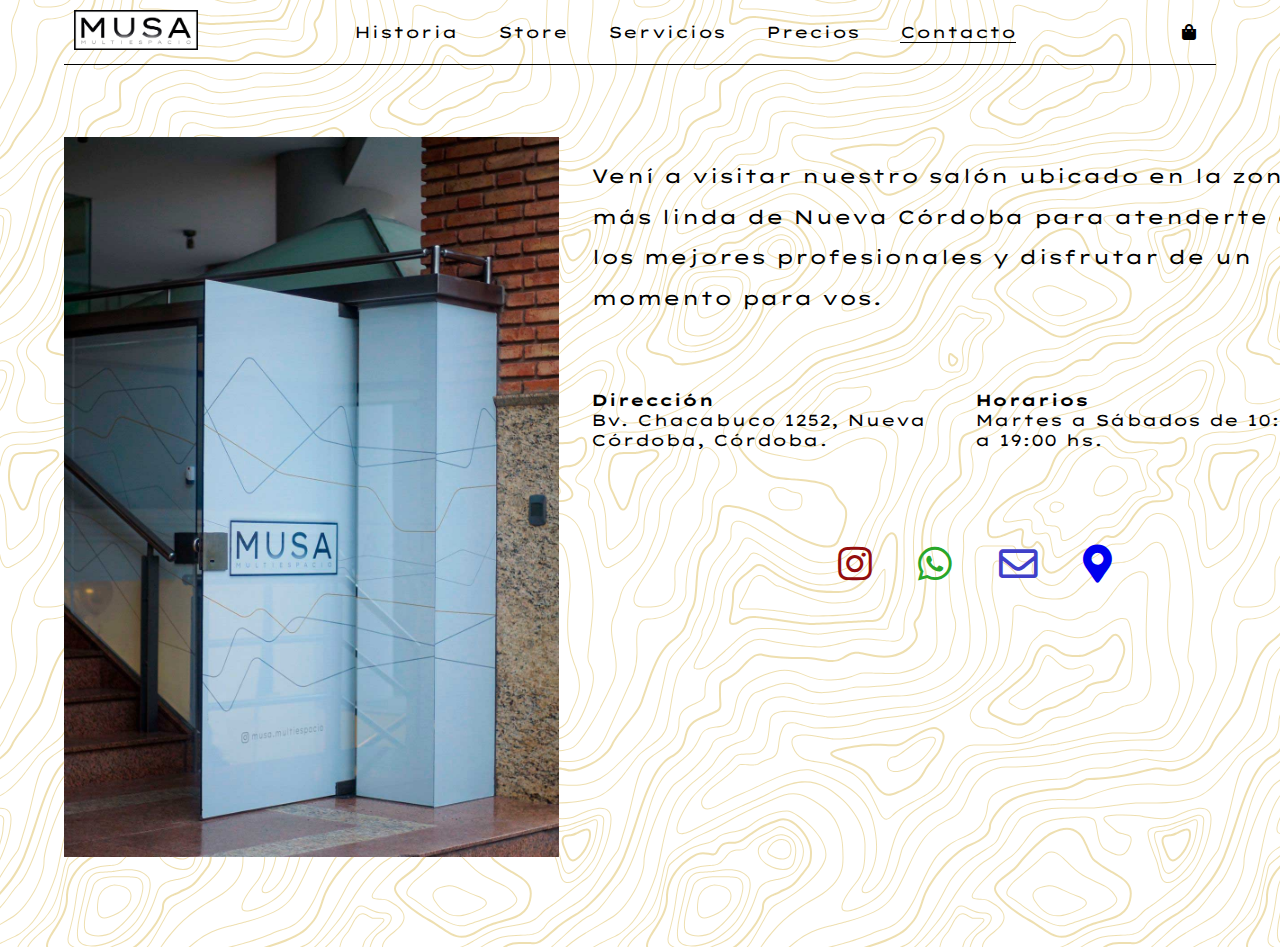
==== pages/contacto.html @ 33a161f3 "Tercera entrega" ====
<!DOCTYPE html>
<html lang="en">
<head>
    <meta charset="UTF-8">
    <meta http-equiv="X-UA-Compatible" content="IE=edge">
    <meta name="viewport" content="width=device-width, initial-scale=1.0">
    <title>MUSA - Contacto</title>
    <!-- Lexend Zeta Font -->
    <link rel="preconnect" href="https://fonts.googleapis.com">
    <link rel="preconnect" href="https://fonts.gstatic.com" crossorigin>
    <link href="https://fonts.googleapis.com/css2?family=Lexend+Zetta:wght@100;200;300;400&display=swap" rel="stylesheet">
    <!-- CSS -->
    <link rel="stylesheet" href="../styles/index.css">
    <link rel="stylesheet" href="../styles/contacto.css">
    <!-- Font Awesome -->
    <link rel="stylesheet" href="https://cdnjs.cloudflare.com/ajax/libs/font-awesome/5.15.4/css/all.min.css">
</head>
<body>
    <header id="container">
        <nav>
            <a href="./historia.html"><img id="logo" src="../img/logo1.jpg" alt="Logo" /></a>
            <ul id="nav-left">
                <li>
                    <a href="./historia.html">Historia</a>
                </li>
                <li>
                    <a href="./store.html">Store</a>
                </li>
                <li>
                    <a href="./servicios.html">Servicios</a>
                </li>
                <li>
                    <a href="./precios.html">Precios</a>
                </li>
                <li>
                    <a href="#" class="underline">Contacto</a>
                </li>
            </ul>
            <ul id="nav-right">
                <li>
                    <a id="open-cart"><i class="fas fa-shopping-bag"></i></a>
                </li>
            </ul>
        </nav>

    </header>

    <main>

        <div id="ubicacionContainer">
            <img id="musaUbicacionImg" src="../img/ubicacion2.jpg" alt="MUSA por fuera"/>
            <div id="ubicacion">
                <p id="musaUbicacion">Vení a visitar nuestro salón ubicado en la zona más linda de Nueva Córdoba para atenderte con los mejores profesionales y disfrutar de un momento para vos.</p>
                <div id="direccionYHorarios">
                    <div id="direccionContainer">
                        <p><strong>Dirección</strong></p>
                        <p>Bv. Chacabuco 1252, Nueva Córdoba, Córdoba.</p>
                    </div>
                    <div id="horariosContainer">
                        <p><strong>Horarios</strong></p>
                        <p>Martes a Sábados de 10:00 hs a 19:00 hs.</p>
                    </div>                    
                </div>
                <div id="contactoContainer">
                    <a href="https://www.instagram.com/musa.multiespacio/" target="_blank"><i id="insta" class="fab fa-instagram"></i></a>
                    <a href="https://wa.me/5493513256763" target="_blank"><i id="whatsapp" class="fab fa-whatsapp"></i></a>
                    <a href="mailto:u.s.96@outlook.com"><i id="mail" class="far fa-envelope" target="_blank"></i></a>
                    <a href="https://goo.gl/maps/3Y7tqsbPLo7VdqDH7" target="_blank"><i class="fas fa-map-marker-alt"></i></a>
                </div>
            </div>
        </div>

    </main>
</body>
</html>
---- styles/index.css ----
* {
    box-sizing: border-box;
    margin: 0;
    padding: 0;
}

body {
    font-family: 'Lexend Zetta', sans-serif;
    background-image: url("data:image/svg+xml,%3Csvg xmlns='http://www.w3.org/2000/svg' width='600' height='600' viewBox='0 0 600 600'%3E%3Cpath fill='%23d4af39' fill-opacity='.4' d='M600 325.1v-1.17c-6.5 3.83-13.06 7.64-14.68 8.64-10.6 6.56-18.57 12.56-24.68 19.09-5.58 5.95-12.44 10.06-22.42 14.15-1.45.6-2.96 1.2-4.83 1.9l-4.75 1.82c-9.78 3.75-14.8 6.27-18.98 10.1-4.23 3.88-9.65 6.6-16.77 8.84-1.95.6-3.99 1.17-6.47 1.8l-6.14 1.53c-5.29 1.35-8.3 2.37-10.54 3.78-3.08 1.92-6.63 3.26-12.74 5.03a384.1 384.1 0 0 1-4.82 1.36c-2.04.58-3.6 1.04-5.17 1.52a110.03 110.03 0 0 0-11.2 4.05c-2.7 1.15-5.5 3.93-8.78 8.4a157.68 157.68 0 0 0-6.15 9.2c-5.75 9.07-7.58 11.74-10.24 14.51a50.97 50.97 0 0 1-4.6 4.22c-2.33 1.9-10.39 7.54-11.81 8.74a14.68 14.68 0 0 0-3.67 4.15c-1.24 2.3-1.9 4.57-2.78 8.87-2.17 10.61-3.52 14.81-8.2 22.1-4.07 6.33-6.8 9.88-9.83 12.99-.47.48-.95.96-1.5 1.48l-3.75 3.56c-1.67 1.6-3.18 3.12-4.86 4.9a42.44 42.44 0 0 0-9.89 16.94c-2.5 8.13-2.72 15.47-1.76 27.22.47 5.82.51 6.36.51 8.18 0 10.51.12 17.53.63 25.78.24 4.05.56 7.8.97 11.22h.9c-1.13-9.58-1.5-21.83-1.5-37 0-1.86-.04-2.4-.52-8.26-.94-11.63-.72-18.87 1.73-26.85a41.44 41.44 0 0 1 9.65-16.55c1.67-1.76 3.18-3.27 4.83-4.85.63-.6 3.13-2.96 3.75-3.57a71.6 71.6 0 0 0 1.52-1.5c3.09-3.16 5.86-6.76 9.96-13.15 4.77-7.42 6.15-11.71 8.34-22.44.86-4.21 1.5-6.4 2.68-8.6.68-1.25 1.79-2.48 3.43-3.86 1.38-1.15 9.43-6.8 11.8-8.72 1.71-1.4 3.26-2.81 4.7-4.3 2.72-2.85 4.56-5.54 10.36-14.67a156.9 156.9 0 0 1 6.1-9.15c3.2-4.33 5.9-7.01 8.37-8.07 3.5-1.5 7.06-2.77 11.1-4.02a233.84 233.84 0 0 1 7.6-2.2l2.38-.67c6.19-1.79 9.81-3.16 12.98-5.15 2.14-1.33 5.08-2.33 10.27-3.65l6.14-1.53c2.5-.63 4.55-1.2 6.52-1.82 7.24-2.27 12.79-5.06 17.15-9.05 4.05-3.72 9-6.2 18.66-9.9l4.75-1.82c1.87-.72 3.39-1.31 4.85-1.91 10.1-4.15 17.07-8.32 22.76-14.4 6.05-6.45 13.95-12.4 24.49-18.92 1.56-.96 7.82-4.6 14.15-8.33v-64.58c-4 8.15-8.52 14.85-12.7 17.9-2.51 1.82-5.38 4.02-9.04 6.92a1063.87 1063.87 0 0 0-6.23 4.98l-1.27 1.02a2309.25 2309.25 0 0 1-4.87 3.9c-7.55 6-12.9 10.05-17.61 13.19-3.1 2.06-3.86 2.78-8.06 7.13-5.84 6.07-11.72 8.62-29.15 10.95-11.3 1.5-20.04 4.91-30.75 11.07-1.65.94-7.27 4.27-6.97 4.1-2.7 1.58-4.69 2.69-6.64 3.66-5.63 2.8-10.47 4.17-15.71 4.17-17.13 0-41.44 11.51-51.63 22.83-12.05 13.4-31.42 27.7-45.25 31.16-7.4 1.85-11.85 7.05-14.04 14.69-1.26 4.4-1.58 8.28-1.58 13.82 0 .82.01.98.24 3.63.45 5.18.35 8.72-.77 13.26-1.53 6.2-4.89 12.6-10.59 19.43-13.87 16.65-22.88 46.58-22.88 71.68 0 2.39.02 4.26.06 8.75.12 10.8.1 15.8-.22 21.95-.56 11.18-2.09 20.73-5 29.3h-1.05c2.94-8.56 4.49-18.12 5.05-29.35.31-6.13.34-11.1.22-21.9-.04-4.48-.06-6.36-.06-8.75 0-25.32 9.07-55.47 23.12-72.32 5.6-6.72 8.88-12.99 10.38-19.03 1.09-4.4 1.18-7.85.74-12.93-.23-2.7-.24-2.86-.24-3.72 0-5.62.32-9.57 1.62-14.1 2.28-7.95 6.97-13.44 14.76-15.39 13.6-3.4 32.82-17.59 44.75-30.84C409 360.14 433.58 348.5 451 348.5c5.07 0 9.77-1.33 15.26-4.07 1.93-.96 3.9-2.05 6.58-3.62-.3.18 5.33-3.16 6.98-4.11 10.82-6.21 19.66-9.67 31.11-11.2 17.23-2.3 22.9-4.75 28.57-10.64 4.25-4.41 5.04-5.16 8.22-7.28 4.68-3.11 10.01-7.14 17.55-13.14a1113.33 1113.33 0 0 0 4.86-3.89l1.28-1.02a4668.54 4668.54 0 0 1 6.23-4.98c3.67-2.9 6.55-5.12 9.07-6.95 4.37-3.19 9.16-10.56 13.29-19.4v66.9zm0-116.23c-.62.01-1.27.06-1.95.13-6.13.63-13.83 3.45-21.83 7.45-3.64 1.82-8.46 2.67-14.17 2.71-4.7.04-9.72-.47-14.73-1.33-1.7-.3-3.26-.61-4.67-.93a31.55 31.55 0 0 0-3.55-.57 273.4 273.4 0 0 0-16.66-.88c-10.42-.16-17.2.74-17.97 2.73-.38.97.6 2.55 3.03 4.87 1.01.97 2.22 2.03 4.04 3.55a1746.07 1746.07 0 0 0 4.79 4.02c1.39 1.2 3.1 1.92 5.5 2.5.7.16.86.2 2.64.54 3.53.7 5.03 1.25 6.15 2.63 1.41 1.76 1.4 4.54-.15 8.88-2.44 6.83-5.72 10.05-10.19 10.33-3.63.23-7.6-1.29-14.52-5.06-4.53-2.47-6.82-7.3-8.32-15.26-.17-.87-.32-1.78-.5-2.86l-.43-2.76c-1.05-6.58-1.9-9.2-3.73-10.11-.81-.4-1.59-.74-2.36-1-2.27-.77-4.6-1.02-8.1-.92-2.29.07-14.7 1-13.77.93-20.55 1.37-28.8 5.05-37.09 14.99a133.07 133.07 0 0 0-4.25 5.44l-2.3 3.09-2.51 3.32c-4.1 5.36-7.06 8.48-10.39 11.12-.65.52-1.33 1.04-2.13 1.62l-4.11 2.94a106.8 106.8 0 0 0-5.16 3.99c-4.55 3.74-9.74 8.6-16.25 15.38-8.25 8.58-11.78 13.54-11.7 15.95.07 1.65 1.64 2.11 6.79 2.38 1.61.09 2.15.12 2.98.2 2.95.24 5.09.73 6.81 1.68 7.48 4.15 11.63 7.26 13.95 11.58 3.3 6.15.8 12.88-8.89 20.26-8.28 6.3-11.1 10.37-11.31 14.96-.06 1.17 0 1.93.26 4.43.69 6.47.25 10.65-2.8 17.42a44.23 44.23 0 0 1-4.16 7.53c-2.82 3.97-5.47 5.74-10.6 7.69-.43.16-3.34 1.23-4.27 1.59-1.8.68-3.38 1.36-5.01 2.14-4.18 2-8.4 4.6-13.1 8.24-8.44 6.51-13.23 14.56-15.98 25.06-1.1 4.2-1.55 6.81-2.8 15.21-1.26 8.6-2.17 12.64-4.08 16.55-2.1 4.28-11.93 26.59-12.97 28.88a382.7 382.7 0 0 1-6.37 13.41c-4.07 8.11-7.61 14.07-10.73 17.81-5.38 6.46-8.98 14.37-13.77 28.42a810.14 810.14 0 0 0-1.89 5.6c-1.8 5.35-2.96 8.6-4.26 11.85-6.13 15.32-25.43 26.31-46.46 26.31-11.2 0-20.58-2.74-31.02-8.55-5.6-3.13-4.55-2.42-22.26-14.54-14.33-9.8-17.7-10.73-20.47-6.9-.37.5-1.81 2.74-1.83 2.77a52.24 52.24 0 0 1-4.94 5.9c-.73.79-5.52 5.87-6.97 7.45-2.38 2.6-4.3 4.81-5.98 6.93a45.6 45.6 0 0 0-5.08 7.66c-1.29 2.57-1.9 5.25-2.66 10.6a997.6 997.6 0 0 1-.46 3.18h-1l.47-3.32c.77-5.45 1.4-8.2 2.75-10.9a46.54 46.54 0 0 1 5.2-7.84c1.7-2.14 3.63-4.38 6.03-6.98 1.45-1.59 6.24-6.68 6.96-7.46a51.58 51.58 0 0 0 4.84-5.78s1.47-2.26 1.86-2.8c3.25-4.5 7.08-3.44 21.84 6.67 17.67 12.08 16.62 11.38 22.19 14.48 10.3 5.73 19.5 8.43 30.53 8.43 20.65 0 39.57-10.77 45.54-25.69a219.7 219.7 0 0 0 4.24-11.8 6752.32 6752.32 0 0 0 1.88-5.6c4.83-14.16 8.47-22.14 13.96-28.73 3.05-3.66 6.56-9.57 10.6-17.61 1.97-3.93 4.04-8.31 6.35-13.38 1.03-2.28 10.88-24.61 12.98-28.91 1.85-3.79 2.75-7.76 4-16.25 1.24-8.44 1.7-11.07 2.81-15.32 2.8-10.7 7.71-18.94 16.33-25.6a73.18 73.18 0 0 1 13.29-8.35c1.66-.8 3.27-1.48 5.08-2.18.94-.36 3.86-1.43 4.28-1.59 4.95-1.88 7.44-3.55 10.14-7.33 1.35-1.9 2.68-4.3 4.06-7.37 2.97-6.58 3.39-10.59 2.72-16.9a27.13 27.13 0 0 1-.27-4.58c.22-4.94 3.21-9.24 11.7-15.7 9.33-7.11 11.66-13.34 8.62-19-2.2-4.09-6.25-7.12-13.55-11.17-1.57-.88-3.6-1.33-6.42-1.57-.8-.07-1.34-.1-2.95-.19-5.77-.3-7.63-.85-7.72-3.34-.1-2.81 3.5-7.87 11.97-16.69 6.53-6.8 11.75-11.69 16.33-15.45 1.79-1.47 3.42-2.72 5.2-4.03l4.12-2.94c.79-.58 1.46-1.08 2.1-1.59 3.26-2.6 6.16-5.65 10.21-10.94a383.2 383.2 0 0 0 2.5-3.32l2.31-3.09c1.8-2.39 3.04-4 4.29-5.48 8.47-10.17 16.98-13.96 37.27-15.3-.44.02 12-.9 14.32-.98 3.62-.1 6.05.16 8.46.98.8.27 1.62.62 2.47 1.04 2.27 1.14 3.17 3.87 4.27 10.85l.44 2.76c.17 1.07.33 1.97.5 2.83 1.44 7.69 3.62 12.29 7.8 14.57 6.76 3.68 10.6 5.15 13.99 4.94 4-.25 6.99-3.17 9.3-9.67 1.45-4.04 1.46-6.49.32-7.92-.9-1.12-2.28-1.62-5.57-2.27a55.8 55.8 0 0 1-2.67-.55c-2.54-.6-4.39-1.4-5.93-2.71a252.63 252.63 0 0 0-4.78-4.01 84.35 84.35 0 0 1-4.08-3.6c-2.73-2.6-3.86-4.43-3.28-5.95 1.02-2.64 7.82-3.54 18.93-3.37a230.56 230.56 0 0 1 16.73.88c2.76.39 3.2.49 3.68.6 1.4.3 2.95.62 4.62.91a82.9 82.9 0 0 0 14.56 1.32c5.56-.04 10.24-.86 13.73-2.6 8.1-4.05 15.89-6.9 22.17-7.56.7-.07 1.4-.11 2.05-.13v1zm0-100.94v1.5c-8.62 16.05-17.27 29.55-23.65 35.92-3.19 3.2-7.62 4.9-13.54 5.56-4.45.48-8.28.4-19.18-.2-9.91-.55-15.32-.44-20.52.78a84.05 84.05 0 0 1-15 2.11l-2.25.14c-12.49.75-19.37 1.78-32.72 5.74-4.5 1.33-9.27 2.49-14.3 3.48a246.27 246.27 0 0 1-32.6 3.97c-7.56.45-13.21.57-20.24.57-5.4 0-11.9 1.61-18 5.18-8.3 4.87-15.06 12.87-19.53 24.5a68.57 68.57 0 0 1-4.56 9.8c-3.6 6.2-6.92 8.99-13.38 12.18l-4.03 1.96a64.48 64.48 0 0 0-15.16 10.25c-8.2 7.33-13.72 16.63-22.54 35.6l-2.08 4.49c-7.3 15.7-11.5 23.3-17.35 29.87-7.7 8.66-20.25 14.42-40.31 20.08-4.37 1.23-19.04 5.08-19.24 5.13-6.92 1.87-11.68 3.34-15.63 4.92-10.55 4.22-18.71 10.52-36.38 26.52l-1.7 1.54c-8.58 7.76-13.41 11.9-18.81 15.88-3.95 2.9-8 5.67-12.97 8.91-2.06 1.34-10.3 6.6-12.33 7.94-11.52 7.5-18.53 13.04-24.62 20.08a62.01 62.01 0 0 0-6.44 8.85c-4.13 6.91-6.27 13.15-9.2 25.11l-1.54 6.26c-.6 2.45-1.15 4.54-1.72 6.58-2.97 10.7-6.9 17.36-14.78 26.91L69.6 491a148.51 148.51 0 0 0-4.19 5.3 23.9 23.9 0 0 0-3.44 6.28c-1.16 3.23-1.52 5.9-1.87 11.94-.58 10.05-1.42 15.04-4.63 22.67-1.57 3.72-5.66 14.02-6.41 15.8a73.46 73.46 0 0 1-3.57 7.4c-2.88 5.14-6.71 10.12-13.12 16.95-5.96 6.36-8.87 10.9-10.61 16a56.88 56.88 0 0 0-1.38 4.82l-.46 1.84h-1.03l.52-2.08c.52-2.09.92-3.49 1.4-4.9 1.8-5.25 4.78-9.9 10.84-16.36 6.35-6.78 10.13-11.7 12.97-16.77a72.5 72.5 0 0 0 3.52-7.29c.75-1.76 4.84-12.06 6.4-15.8 3.17-7.5 3.99-12.4 4.56-22.33.35-6.14.72-8.88 1.93-12.23a24.9 24.9 0 0 1 3.58-6.54c1.27-1.7 2.6-3.37 4.22-5.34l4.11-4.95c7.8-9.46 11.66-16 14.59-26.54.56-2.04 1.1-4.12 1.71-6.56l1.53-6.26c2.96-12.04 5.13-18.36 9.32-25.39 1.84-3.08 4-6.05 6.54-8.99 6.17-7.12 13.24-12.7 24.83-20.26 2.05-1.33 10.28-6.6 12.33-7.94 4.96-3.22 9-5.98 12.92-8.87 5.37-3.95 10.19-8.08 18.74-15.82l1.7-1.54c17.76-16.09 25.98-22.43 36.67-26.7 4-1.6 8.8-3.09 15.75-4.96.21-.06 14.87-3.9 19.22-5.13 19.9-5.61 32.32-11.31 39.85-19.78 5.76-6.48 9.93-14.02 17.18-29.64l2.09-4.5c8.87-19.07 14.44-28.46 22.77-35.9a65.48 65.48 0 0 1 15.38-10.4l4.04-1.97c6.3-3.1 9.47-5.77 12.96-11.77a67.6 67.6 0 0 0 4.48-9.67c4.56-11.84 11.47-20.02 19.97-25 6.25-3.66 12.93-5.32 18.5-5.32 7.01 0 12.65-.12 20.17-.57a245.3 245.3 0 0 0 32.47-3.96c5-.98 9.75-2.13 14.22-3.45 13.43-3.98 20.38-5.02 32.94-5.78l2.24-.14c5.76-.37 9.8-.9 14.85-2.09 5.31-1.25 10.79-1.35 22.6-.7 9.04.5 12.84.58 17.21.1 5.71-.62 9.94-2.26 12.95-5.26 6.44-6.45 15.3-20.37 24.35-36.72zm0 450.21c-1.28-4.6-2.2-10.55-3.33-20.25l-.24-2.04-.23-2.03c-1.82-15.7-3.07-21.98-5.55-24.47-2.46-2.46-3.04-5.03-2.52-8.64.1-.6.18-1.1.39-2.15.69-3.54.77-5.04.08-6.84-.91-2.38-3.31-4.41-7.79-6.26-5.08-2.09-6.52-4.84-4.89-8.44.66-1.45 1.79-3.02 3.52-5.01 1.04-1.2 5.48-5.96 5.08-5.53 6.15-6.7 8.98-11.34 8.98-16.48a15.2 15.2 0 0 1 6.5-12.89v1.26a14.17 14.17 0 0 0-5.5 11.63c0 5.47-2.93 10.29-9.24 17.16.38-.42-4.04 4.33-5.07 5.5-1.67 1.93-2.75 3.43-3.36 4.77-1.37 3.04-.23 5.22 4.36 7.1 4.71 1.95 7.32 4.16 8.34 6.83.78 2.04.7 3.67-.03 7.4-.2 1.03-.3 1.51-.38 2.09-.48 3.33.03 5.59 2.23 7.8 2.74 2.74 3.98 8.96 5.84 25.06l.24 2.03.23 2.04c.82 7.01 1.53 12.06 2.34 16.03v4.33zm0-62.16c-1.4-3.13-4.43-9.9-4.95-11.17-1.02-2.53-1.25-3.8-.91-5.18.2-.84 2.05-4.68 2.32-5.33a70.79 70.79 0 0 0 3.54-11.2v3.99a62.82 62.82 0 0 1-2.62 7.6c-.31.75-2.09 4.46-2.27 5.18-.28 1.12-.08 2.22.87 4.57.41 1.02 2.5 5.7 4.02 9.09v2.45zm0-85.09c-1.65 1.66-3.66 2.9-6.4 4.13-.25.1-13.97 5.47-20.4 8.43-9.35 4.32-16.7 5.9-23.03 5.25-5.08-.53-9.02-2.25-14.77-5.92l-3.2-2.07a77.4 77.4 0 0 0-5.44-3.27c-4.05-2.18-3.25-5.8 1.47-10.47 3.71-3.68 9.6-7.93 18.73-13.8l4.46-2.82c17.95-11.33 18.22-11.5 22.27-14.74 11.25-9 19.69-14.02 26.31-15.1v1.02c-6.37 1.1-14.62 6-25.69 14.86-4.1 3.28-4.34 3.44-22.36 14.8a652.4 652.4 0 0 0-4.45 2.83c-9.07 5.83-14.92 10.05-18.57 13.66-4.31 4.28-4.95 7.13-1.7 8.88 1.7.91 3.29 1.88 5.5 3.3l3.2 2.08c5.64 3.59 9.45 5.25 14.34 5.76 6.13.64 13.32-.9 22.52-5.15 6.46-2.98 20.18-8.35 20.4-8.44 3.04-1.37 5.1-2.71 6.81-4.69v1.47zm0-41.37v1c-6.56.26-12.11 3.13-19.71 9.08l-4.63 3.68a51.87 51.87 0 0 1-4.4 3.14c-.82.52-5.51 3.33-6.22 3.76-3.31 2-6.15 3.8-8.87 5.6a112.61 112.61 0 0 0-8.16 5.92c-4.61 3.72-7.4 6.9-7.97 9.35-.63 2.67 1.48 4.53 7.05 5.46 10.7 1.78 20.92-.05 30.45-4.65a61.96 61.96 0 0 0 17.1-12.2 41.8 41.8 0 0 0 5.36-7.42v1.92a38.94 38.94 0 0 1-4.64 6.19 62.95 62.95 0 0 1-17.39 12.41c-9.7 4.68-20.13 6.55-31.05 4.73-6.06-1-8.65-3.29-7.85-6.67.64-2.74 3.53-6.05 8.31-9.9 2.35-1.9 5.1-3.88 8.24-5.97 2.73-1.82 5.58-3.61 8.9-5.62.72-.44 5.4-3.24 6.22-3.75 1.26-.8 2.6-1.76 4.3-3.09.8-.62 3.9-3.1 4.63-3.67 7.77-6.1 13.49-9.04 20.33-9.3zm0-154.6v1c-1.75-.24-4.3.23-7.82 1.55-10.01 3.75-13.8 5.07-19.15 6.76-1.78.56-2.63.83-3.87 1.24-1.48.5-3.16.76-6.74 1.16a1550.34 1550.34 0 0 0-2.64.3c-7.8.94-11.28 2.47-11.28 6.07 0 4.45 2.89 13.18 7.96 25.81a57.34 57.34 0 0 1 2.33 7.6 258.32 258.32 0 0 1 .84 3.46c1.86 7.62 3.17 10.71 5.56 11.67 2.21.88 4.7.6 7.47-.72 3.48-1.69 7.22-4.94 11.2-9.47 1.52-1.7 2.97-3.49 4.59-5.57l3.16-4.1c2.59-3.23 6.07-12.21 8.39-20.23v3.45c-2.29 7.2-5.27 14.5-7.61 17.41-.44.55-2.67 3.46-3.15 4.09-1.63 2.1-3.1 3.9-4.62 5.62-4.08 4.61-7.9 7.94-11.53 9.7-2.99 1.44-5.77 1.75-8.28.74-2.84-1.13-4.2-4.34-6.15-12.35a2097.48 2097.48 0 0 1-.84-3.46c-.8-3.2-1.47-5.45-2.28-7.46-5.14-12.8-8.04-21.55-8.04-26.19 0-4.37 3.84-6.06 12.16-7.07a160.9 160.9 0 0 1 2.65-.3c3.5-.39 5.15-.64 6.53-1.1 1.26-.42 2.1-.7 3.88-1.26 5.34-1.68 9.11-3 19.1-6.74 3.53-1.32 6.22-1.84 8.18-1.61zM0 292c10.13-11.31 18.13-23.2 23.07-35.39 3.3-8.14 6.09-16.12 10.81-30.55l1.59-4.84c6.53-19.94 10.11-29.82 14.77-39.56 6.07-12.72 12.55-21.18 20.27-25.54 6.66-3.76 10.2-7.86 12.22-13.15a46.6 46.6 0 0 0 1.86-6.58c1.23-5.2 2.05-7.59 3.93-10.36 2.45-3.62 6.27-6.53 12.1-8.96 15.78-6.58 16.73-7.04 18.05-9.01.65-.98.83-2.15.74-4.51-.03-.73-.23-3.82-.24-4A93.8 93.8 0 0 1 119 94c0-10.04.18-11.37 2.37-13.15.52-.42 1.13-.8 2.07-1.3.27-.14 2.18-1.12 2.84-1.48a68.4 68.4 0 0 0 9.12-5.87c2.06-1.54 2.64-2.14 8.01-7.93 3.78-4.09 6.21-6.36 8.96-8.12 3.64-2.33 7.2-3.12 10.9-2.11 4.4 1.2 10.81 2 18.78 2.46 6.9.4 12.9.5 21.95.5 4.87 0 8.97.47 15.4 1.57 7.77 1.33 9.3 1.54 12.38 1.54 4.05 0 7.43-.88 10.68-2.95 5.06-3.22 8.11-4.67 11.2-5.2 3.62-.64 4.77-.46 16.55 2.06 17.26 3.7 30.85 1.36 41.06-9.7 5.1-5.53 5.48-8.9 3.48-14.8-.83-2.42-1.03-3.1-1.17-4.3-.29-2.52.5-4.71 2.71-6.93 2.65-2.65 4.72-9.17 6.22-18.29h2.03c-1.56 9.71-3.77 16.65-6.83 19.7-1.79 1.8-2.36 3.39-2.14 5.28.11 1 .3 1.63 1.07 3.9 2.22 6.53 1.76 10.66-3.9 16.8-10.77 11.66-25.07 14.13-42.95 10.3-11.42-2.45-12.55-2.62-15.78-2.06-2.77.48-5.62 1.84-10.47 4.92a20.93 20.93 0 0 1-11.76 3.27c-3.25 0-4.81-.22-12.73-1.57C212.74 59.46 208.73 59 204 59c-9.1 0-15.11-.1-22.07-.5-8.09-.47-14.62-1.29-19.2-2.54-5.62-1.53-10.17 1.38-17.85 9.66-5.5 5.94-6.08 6.53-8.28 8.18a70.38 70.38 0 0 1-9.38 6.03c-.68.37-2.58 1.35-2.84 1.49-.84.44-1.35.76-1.75 1.08C121.16 83.6 121 84.8 121 94c0 1.85.06 3.54.17 5.44 0 .17.2 3.28.24 4.03.1 2.75-.13 4.29-1.08 5.71-1.67 2.5-2.27 2.8-18.95 9.74-5.48 2.29-8.99 4.96-11.2 8.24-1.71 2.51-2.47 4.73-3.64 9.7-.83 3.5-1.21 4.92-1.94 6.83-2.18 5.73-6.05 10.19-13.1 14.18-7.3 4.12-13.55 12.28-19.46 24.66-4.6 9.64-8.17 19.46-14.67 39.32l-1.58 4.84c-4.75 14.47-7.54 22.48-10.86 30.69-5.28 13.01-13.95 25.65-24.93 37.6v-2.97zm0 78v-.5l1-.01c6.32 0 7.47 5.2 4.6 13.36a60.36 60.36 0 0 1-5.6 11.3v-1.92a57.76 57.76 0 0 0 4.65-9.72c2.69-7.6 1.71-12.02-3.65-12.02-.34 0-.67 0-1 .02v-46.59a340.96 340.96 0 0 0 13.71-8.34c13.66-9.46 29.79-37.6 29.79-53.59 0-18.1 21.57-72.64 32.23-79.42 12.71-8.09 32.24-27.96 35.8-37.75 1.93-5.3 5.5-7.27 14.42-9.37 6.15-1.44 8.64-2.42 10.67-4.79 1.5-1.74 2.72-4.79 4.33-10.3.23-.78 1.9-6.68 2.43-8.46 3.62-12.08 7.3-18.49 13.47-20.39 2.5-.76 3.03-.98 9.74-3.7 7.49-3.03 11.97-4.43 17.12-4.92 6.75-.65 13.13.75 19.55 4.67 5.43 3.32 12.19 4.72 20.17 4.56 6.03-.12 12.2-1.07 19.83-2.8 1.82-.4 7.38-1.74 8.26-1.94 2.69-.6 4.34-.89 5.48-.89 4.97 0 8.93-.05 14.2-.27 7.9-.32 15.56-.92 22.75-1.88 8.5-1.14 15.9-2.73 21.88-4.82 18.9-6.62 32.64-18.3 33.67-27.59.29-2.56.4-2.96 2.79-11.11 2.33-7.95 3.21-12.93 2.72-18.23-.2-2.24-.69-4.38-1.48-6.42-1.5-3.92-2.63-9.4-3.43-16.18h.9c.77 6.47 1.89 11.72 3.47 15.82a24.93 24.93 0 0 1 1.54 6.69c.5 5.46-.4 10.54-2.77 18.6-2.36 8.06-2.47 8.47-2.74 10.95-1.09 9.75-15.1 21.68-34.33 28.41-6.06 2.12-13.52 3.72-22.09 4.87-7.22.96-14.92 1.57-22.83 1.89-5.3.21-9.27.27-14.25.27-1.04 0-2.64.27-5.26.87-.87.2-6.43 1.53-8.26 1.94-7.68 1.73-13.92 2.7-20.03 2.82-8.15.17-15.1-1.27-20.71-4.7-6.23-3.81-12.4-5.16-18.93-4.54-5.04.48-9.44 1.86-16.84 4.86-6.75 2.74-7.29 2.95-9.82 3.73-5.73 1.76-9.28 7.96-12.81 19.72-.53 1.77-2.2 7.66-2.43 8.46-1.66 5.65-2.91 8.78-4.53 10.67-2.22 2.58-4.84 3.62-12.01 5.3-7.8 1.83-11.13 3.66-12.9 8.54-3.65 10.04-23.32 30.06-36.2 38.25C65.94 190 44.5 244.2 44.5 262c0 16.34-16.3 44.78-30.22 54.41-2.14 1.48-8.24 5.12-14.28 8.68v-1.16 46.09zm0-173.7v-1.11c7.42-3.82 14.55-10.23 21.84-18.98 3.8-4.56 14.21-18.78 15.79-20.55 1.8-2.04 4.06-3.96 7.42-6.45 1.08-.8 4.92-3.57 5.49-3.99 9.36-6.85 14-11.96 15.98-19.36.8-2.98 1.54-6.78 2.46-12.3.23-1.44 2-12.46 2.56-15.79 2.87-16.77 5.73-26.79 10.07-32.1C92.46 52.43 101.5 38.13 101.5 33c0-2.54.34-3.35 6.05-15.71.68-1.49 1.25-2.74 1.77-3.93 2.5-5.75 3.9-10.04 4.14-13.36h1c-.23 3.48-1.66 7.87-4.23 13.76-.52 1.2-1.09 2.45-1.78 3.95-5.54 12.01-5.95 12.99-5.95 15.29 0 5.47-9.09 19.84-20.11 33.31-4.2 5.12-7.03 15.06-9.86 31.64-.57 3.33-2.33 14.33-2.57 15.78-.92 5.56-1.67 9.38-2.48 12.4-2.05 7.68-6.82 12.93-16.35 19.91l-5.49 3.98c-3.3 2.45-5.51 4.34-7.27 6.31-1.53 1.73-11.94 15.93-15.76 20.53-7.52 9.02-14.88 15.6-22.61 19.46zm0 361.83v-4.33c.48 2.36 1 4.35 1.6 6.15 2 6.03 4.6 8.26 8.19 6.59C28.76 557.69 43.5 542.4 43.5 527c0-16.2 6.37-31.99 17.1-46.3 1.88-2.5 3.66-4.4 5.53-6 .73-.62 1.45-1.18 2.3-1.8l2-1.43c3.68-2.68 5.32-5.28 7.08-12.59.75-3.07 1.38-5.02 4.2-13.26l.63-1.88c3.24-9.58 4.56-14.97 4.17-18.65-.48-4.43-3.8-5.23-11.3-1.64a81.12 81.12 0 0 1-9.15 3.7c-13.89 4.67-26.96 5.8-42.66 5.42l-1.95-.05-1.45-.02a39.8 39.8 0 0 0-15.05 2.96A21.81 21.81 0 0 0 0 438.37v-1.26a23.55 23.55 0 0 1 4.55-2.57 40.77 40.77 0 0 1 16.92-3.02l1.95.05c15.6.38 28.57-.75 42.32-5.37a80.12 80.12 0 0 0 9.04-3.65c8.04-3.84 12.16-2.85 12.72 2.43.42 3.89-.92 9.34-4.21 19.08l-.64 1.88c-2.8 8.2-3.43 10.15-4.16 13.18-1.82 7.52-3.59 10.34-7.47 13.16l-2 1.43c-.84.6-1.54 1.15-2.25 1.75a35.45 35.45 0 0 0-5.37 5.84c-10.61 14.15-16.9 29.74-16.9 45.7 0 15.88-15 31.45-34.29 40.45-4.3 2.01-7.39-.66-9.56-7.18-.23-.68-.44-1.39-.65-2.13zm0-62.16v-2.45l1.46 3.27c2.1 4.8 3.46 10.33 4.26 16.77.66 5.3.84 9.3 1.04 18.5.2 9.32.5 12.75 1.63 15.05 1.28 2.6 3.67 2.35 8.29-1.5 17.14-14.3 21.82-22.9 21.82-38.62 0-7.17 1.1-12.39 3.7-17.68 2.27-4.67 3.65-6.62 13.4-19.62a69.8 69.8 0 0 1 7.6-8.79 44.76 44.76 0 0 1 3.54-3.06c.38-.3.64-.52.89-.74a10.47 10.47 0 0 0 2.63-3.32 35.78 35.78 0 0 0 2.26-5.94l.37-1.2.36-1.15c.29-.91.48-1.55.66-2.16.45-1.53.74-2.68.91-3.66.38-2.2.12-3.49-.85-4.15-2.35-1.61-9.28-.24-23.8 4.94-9.54 3.4-16.12 4.17-27.85 4.26-7.71.06-10.43.4-13.25 2.12-3.48 2.12-5.84 6.4-7.58 14.26-.5 2.2-.99 4.19-1.49 5.98v-3.98l.51-2.22c1.8-8.1 4.28-12.6 8.04-14.9 3.04-1.85 5.86-2.2 13.77-2.26 11.61-.09 18.1-.84 27.51-4.2 14.93-5.32 21.95-6.71 24.7-4.83 1.38.94 1.71 2.6 1.28 5.15a33.69 33.69 0 0 1-.94 3.78l-.66 2.17-.36 1.15-.37 1.2a36.64 36.64 0 0 1-2.33 6.1c-.8 1.53-1.61 2.52-2.86 3.61l-.92.77-1.02.83c-.9.74-1.65 1.4-2.47 2.18a68.84 68.84 0 0 0-7.48 8.66c-9.7 12.93-11.07 14.87-13.31 19.46-2.52 5.15-3.59 10.22-3.59 17.24 0 16.04-4.82 24.91-22.18 39.38-5.04 4.2-8.18 4.55-9.83 1.18-1.22-2.5-1.52-5.94-1.73-15.47-.2-9.16-.38-13.15-1.03-18.4-.79-6.34-2.12-11.8-4.19-16.49L0 495.98zM379.27 0h1.04l1.5 5.26c3.28 11.56 4.89 19.33 5.26 27.8.49 11.01-1.52 21.26-6.63 31.17-7.8 15.13-20.47 26.5-36.22 34.1-12.38 5.96-26.12 9.17-36.22 9.17-6.84 0-17.24 1.38-37.27 4.62l-2.27.37c-24.5 3.99-31.65 5-37.46 5-3.49 0-4.08-.08-19.54-2.8-3.56-.64-6.32-1.1-9-1.5-20.23-2.96-31-1.2-31.96 7.86-.1.85-.18 1.72-.29 2.81l-.27 2.73c-1.1 10.9-2.02 15.73-4.31 19.96-2.9 5.34-7.77 7.95-15.63 7.95-10.2 0-12.92.6-15.5 3.17.52-.51-5.03 5.85-8.16 8.7-2.75 2.5-14.32 12.55-15.77 13.83a341.27 341.27 0 0 0-6.54 5.92c-6.97 6.49-11.81 11.76-14.6 16.15-5.92 9.3-10.48 18.04-11.69 24.08-1.66 8.3 3.67 9.54 19.02 1.21a626.23 626.23 0 0 1 44.54-21.9c3.5-1.56 14.04-6.2 15.68-6.95 5.05-2.25 8.3-3.8 10.78-5.15l1.95-1.07 2.18-1.18c1.76-.94 3.38-1.76 5-2.55 18.1-8.72 34.48-10.46 50.33-1.2 22.89 13.34 38.28 37.02 38.28 56.44 0 19.12-.73 25.13-5.18 33.2a45.32 45.32 0 0 1-4.94 7.12c-6.47 7.77-11.81 16.2-12.76 21.27-1.2 6.34 4.69 7.03 20.17-.05 13.31-6.08 22.4-14.95 28.5-26.32a80.51 80.51 0 0 0 6.1-15.13c.9-2.98 3.17-11.65 3.41-12.48a29.02 29.02 0 0 1 1.75-4.83c7.47-14.93 21.09-30.5 36.25-37.24 7.61-3.38 13-9.65 19.4-20.79.84-1.48 4.26-7.64 5.14-9.17 3.52-6.1 6.22-9.7 9.37-11.98 10.15-7.4 28.7-11.1 50.29-11.1 7.52 0 16.54-1.24 27.51-3.58a420.1 420.1 0 0 0 14.96-3.52c-1.3.33 15.54-3.98 19.42-4.89 14.15-3.33 41.07-5.01 64.11-5.01 17.36 0 27.82-9.23 38.53-38.67 6.62-18.21 6.62-26.37 2.69-34.35l-1.18-2.37A13.36 13.36 0 0 1 587.5 58c0-4.03 0-4.01 2.5-24.56.46-3.73.8-6.74 1.12-9.64.9-8.45 1.38-15.2 1.38-20.8 0-.94-.02-1.94-.04-3h1c.03 1.06.04 2.06.04 3 0 5.65-.48 12.43-1.39 20.9-.3 2.91-.66 5.93-1.11 9.66-2.5 20.45-2.5 20.47-2.5 24.44 0 1.97.45 3.57 1.45 5.68.24.51 1.16 2.35 1.17 2.36 4.06 8.24 4.06 16.68-2.65 35.13-10.84 29.8-21.63 39.33-39.47 39.33-22.96 0-49.83 1.68-63.89 4.99-3.86.9-20.69 5.2-19.4 4.88a421.05 421.05 0 0 1-14.99 3.53c-11.04 2.35-20.11 3.6-27.72 3.6-21.4 0-39.76 3.67-49.7 10.9-3 2.19-5.64 5.7-9.1 11.68-.87 1.52-4.29 7.68-5.14 9.17-6.49 11.3-12 17.71-19.86 21.2-14.9 6.63-28.38 22.03-35.75 36.77a28.17 28.17 0 0 0-1.69 4.67c-.23.8-2.5 9.49-3.4 12.5a81.48 81.48 0 0 1-6.19 15.3c-6.2 11.56-15.44 20.58-28.96 26.76-16.1 7.36-23 6.55-21.58-1.04 1-5.29 6.4-13.83 12.99-21.73a44.33 44.33 0 0 0 4.82-6.96c4.35-7.88 5.06-13.77 5.06-32.72 0-19.04-15.19-42.4-37.72-55.55-15.57-9.08-31.62-7.38-49.45 1.21a132.9 132.9 0 0 0-7.14 3.71l-1.95 1.07a158.83 158.83 0 0 1-10.85 5.19c-1.65.74-12.18 5.38-15.69 6.95a625.25 625.25 0 0 0-44.46 21.86c-15.95 8.66-22.37 7.16-20.48-2.29 1.24-6.2 5.83-15.02 11.82-24.42 2.85-4.48 7.74-9.8 14.77-16.34 1.98-1.85 4.12-3.79 6.56-5.94 1.46-1.29 13.02-11.33 15.75-13.82 3.09-2.8 8.6-9.14 8.14-8.67 2.82-2.82 5.75-3.46 16.2-3.46 7.5 0 12.04-2.43 14.75-7.42 2.2-4.07 3.11-8.84 4.2-19.59l.26-2.73.3-2.81c.56-5.42 4.47-8.5 11.23-9.6 5.44-.88 12.51-.51 21.86.86 2.7.4 5.47.86 9.04 1.49 15.33 2.7 15.96 2.8 19.36 2.8 5.73 0 12.9-1.03 37.3-5l2.27-.36c20.1-3.26 30.52-4.64 37.43-4.64 9.95 0 23.54-3.18 35.78-9.08 15.57-7.5 28.09-18.73 35.78-33.65 5.02-9.75 7-19.82 6.51-30.67-.37-8.37-1.96-16.08-5.23-27.57L379.27 0zm13.68 0h1.02c.78 3.9 1.92 8.7 3.51 14.88 3.63 14.05 3.06 27.03-.75 38.77a61 61 0 0 1-11.35 20.68 138.36 138.36 0 0 1-19.32 18.77c-11.32 9.02-23.36 15.49-35.95 18.39a258.63 258.63 0 0 1-22.57 4.07c-3.17.44-6.36.85-10.3 1.32l-9.39 1.12c-11.53 1.41-17.45 2.55-21.64 4.46-9.28 4.21-28.35 6.04-49.21 6.04-1.37 0-2.8-.12-4.3-.35-2.62-.41-5-1.03-9.14-2.29-7.34-2.21-9.63-2.75-12.63-2.56-3.9.23-6.63 2.29-8.47 6.89-1.86 4.66-2.42 7.53-3.34 14.98-1.1 8.98-2.87 12.12-9.97 14.3a40.12 40.12 0 0 0-6.8 2.66c-.63.33-1.16.64-1.76 1.02l-1.34.86c-1.9 1.14-3.86 1.49-9.25 1.49-3.2 0-8.83-.55-9.51-.39-1.22.28-.75-.14-7.14 6.24-1.5 1.5-3.49 3.18-6.32 5.37-1.52 1.18-7.16 5.43-7.94 6.03-4.96 3.78-8.33 6.6-11.06 9.38-4.88 4.98-6.85 9.15-5.56 12.7 1.34 3.67 4.07 4.42 8.9 2.82a55.72 55.72 0 0 0 7.77-3.48c1.5-.77 7.78-4.13 9.37-4.96a116.8 116.8 0 0 1 12.31-5.68 162.2 162.2 0 0 0 11.04-4.84c2.04-.97 10.74-5.16 13-6.22 4.41-2.1 8.1-3.78 11.65-5.29 17.14-7.3 29.32-9.9 37.67-6.65l5.43 2.1c2.3.88 4.17 1.62 6.02 2.38a150.9 150.9 0 0 1 13.07 6c18.34 9.63 30.35 22.13 34.79 39.87 6.96 27.85 3.6 45.53-8.08 62.4-3.97 5.75-3.52 9.2.06 8.97 4.14-.28 10.21-4.95 15.11-12.52 3.1-4.8 5.1-10.45 8.05-21.53l1.69-6.35c.66-2.47 1.24-4.52 1.83-6.5 4.93-16.56 11-27.28 21.56-34.76 7.15-5.06 23.73-15.5 25.48-16.75 6.74-4.81 10.53-9.44 14.34-18 7.74-17.44 21.09-24.34 44.47-24.34 9.36 0 17.91-1.13 29.53-3.49a624.86 624.86 0 0 0 6.2-1.28c2.4-.5 4.07-.84 5.66-1.13 4.03-.74 7.04-1.1 9.61-1.1 4.44 0 9.39-1 31.39-5.99l2.95-.66c16.34-3.67 25.64-5.35 31.66-5.35 1.54 0 2.4.01 6.4.1 7.8.15 12.27.13 17.33-.2 16.41-1.06 26.73-5.36 29.8-14.56a87.1 87.1 0 0 1 3.55-8.83c-.15.31 2.29-4.96 2.9-6.38 5.38-12.3 5.57-21.92-1.44-39.44a86.4 86.4 0 0 1-5.26-20.72c-1.61-11.98-1.38-23.14.1-40.35l.2-2.12h1l-.2 2.2c-1.48 17.15-1.7 28.24-.11 40.14a85.4 85.4 0 0 0 5.2 20.47c7.1 17.78 6.91 27.67 1.43 40.22-.62 1.43-3.06 6.72-2.91 6.4a86.17 86.17 0 0 0-3.52 8.73c-3.23 9.72-13.9 14.15-30.68 15.24-5.1.33-9.58.35-17.42.2-3.98-.09-4.84-.1-6.37-.1-5.91 0-15.18 1.67-31.44 5.32l-2.95.67c-22.16 5.02-27.05 6.01-31.61 6.01-2.5 0-5.45.36-9.43 1.09-1.58.29-3.25.62-5.64 1.11a4894.21 4894.21 0 0 0-6.2 1.29c-11.68 2.37-20.3 3.51-29.73 3.51-23.02 0-36 6.71-43.53 23.66-3.9 8.8-7.82 13.58-14.7 18.5-1.78 1.27-18.36 11.7-25.48 16.75-10.34 7.32-16.3 17.87-21.19 34.23-.58 1.96-1.15 4-1.82 6.47l-1.69 6.35c-2.98 11.18-5 16.9-8.17 21.81-5.05 7.81-11.37 12.68-15.89 12.98-4.7.31-5.3-4.23-.94-10.53 11.52-16.64 14.82-34.03 7.92-61.6-4.35-17.42-16.16-29.72-34.27-39.22-4-2.1-8.2-4-12.99-5.97-1.84-.75-3.7-1.49-6-2.38l-5.43-2.08c-8.03-3.12-20.02-.58-36.92 6.63-3.52 1.5-7.21 3.19-11.61 5.27l-13 6.22c-4.71 2.22-8.16 3.75-11.11 4.88a115.87 115.87 0 0 0-12.21 5.63c-1.58.83-7.86 4.18-9.37 4.96a56.55 56.55 0 0 1-7.9 3.54c-5.3 1.75-8.62.85-10.17-3.43-1.46-4.02.66-8.5 5.8-13.74 2.75-2.82 6.16-5.66 11.15-9.48.79-.6 6.43-4.85 7.94-6.02a66.96 66.96 0 0 0 6.23-5.28c6.74-6.74 6.1-6.16 7.61-6.51.87-.2 6.69.36 9.74.36 5.22 0 7.03-.32 8.74-1.35l1.31-.84c.62-.4 1.18-.72 1.84-1.07a41.07 41.07 0 0 1 6.96-2.72c6.64-2.04 8.22-4.84 9.28-13.47.93-7.53 1.5-10.47 3.4-15.24 1.99-4.95 5.04-7.26 9.34-7.51 3.17-.2 5.5.35 12.97 2.6a63.54 63.54 0 0 0 9.02 2.26c1.45.22 2.83.34 4.14.34 20.71 0 39.7-1.82 48.8-5.96 4.32-1.96 10.29-3.1 21.93-4.53l9.4-1.12c3.92-.48 7.11-.88 10.27-1.32 8.16-1.14 15.4-2.43 22.49-4.06 12.42-2.86 24.33-9.26 35.55-18.2a137.4 137.4 0 0 0 19.18-18.64 60.02 60.02 0 0 0 11.15-20.32c3.76-11.57 4.32-24.36.75-38.23A284.86 284.86 0 0 1 392.95 0zM506.7 0h1.26c-.5.66-.9 1.18-1.17 1.51-3.95 4.96-6.9 7.92-9.82 9.57A10.02 10.02 0 0 1 492 12.5c-2.38 0-4.24.67-6.71 2.21l-2.65 1.71c-4.38 2.8-8.01 4.08-13.64 4.08-5.6 0-9.99-1.26-16.08-4.05a202.63 202.63 0 0 1-2.3-1.06l-2.18-.98c-1.6-.7-2.92-1.17-4.17-1.48a13.42 13.42 0 0 0-3.27-.43c-2.3 0-4.3-.68-11-3.37l-1.56-.62c-5-1.97-8.1-2.82-10.52-2.66-2.93.2-4.42 2.03-4.42 6.15 0 20.76-5.21 50.42-12.15 57.35-7.58 7.59-26.55 23.7-34.06 29.06-13.16 9.4-31.17 20.2-44.11 25.06a106.87 106.87 0 0 1-13.32 4.03c-3.28.78-6.6 1.43-11.25 2.24-.53.1-8.8 1.5-11.5 1.99-4.86.87-9.3 1.74-14 2.76-20.62 4.48-25.07 5.01-38.11 5.01-2.49 0-2.9-.07-14.05-2-2.42-.42-4.31-.73-6.15-1-8.11-1.19-13.83-1.36-17.64-.2-4.54 1.4-5.93 4.65-3.7 10.52 2.02 5.28 4.84 8.61 8.84 10.74 3.26 1.74 6.75 2.6 13.82 3.71 9.42 1.48 10.94 1.75 15.5 2.92a78.2 78.2 0 0 1 18.62 7.37c8.3 4.58 14.58 11.5 19.98 20.89 2.73 4.73 9.46 19.33 10.54 21.19 3.4 5.85 6.26 6.63 10.89 2 4.95-4.94 10.35-8.37 21.13-14.06.47-.25 2.06-1.1 2.12-1.12 7.98-4.21 11.92-6.51 15.87-9.54 5.11-3.9 8.66-8.1 10.77-13.11 8.52-20.24 20.75-33.31 32.46-33.31l5.5.03c10.53.08 17.35.02 24.9-.31 13.66-.62 23.78-2.09 29.39-4.67 5.85-2.7 13.42-5.49 24.18-9.02 3.46-1.14 6.29-2.05 12.7-4.1 7.7-2.45 11.08-3.54 15.17-4.9a1059.43 1059.43 0 0 1 11.33-3.72c3.67-1.2 5.96-2 8.03-2.78a59.88 59.88 0 0 0 6.66-2.94c1.87-.98 3.76-2.1 5.86-3.5 3.48-2.33 6.15-3.13 12.04-4.13l1.15-.2c5.71-1.01 9-2.3 12.76-5.63 7.82-6.96 8.58-23.18 3.84-44.52-1.7-7.67-2.1-19.28-1.57-35.47A837.22 837.22 0 0 1 546.76 0h1l-.15 3.06c-.32 6.42-.53 11.02-.68 15.62-.51 16.1-.12 27.65 1.56 35.21 4.82 21.68 4.04 38.2-4.16 45.48-3.91 3.48-7.37 4.84-13.24 5.87l-1.16.2c-5.76.99-8.32 1.75-11.65 3.98a63.73 63.73 0 0 1-5.96 3.56 60.86 60.86 0 0 1-6.77 2.99c-2.09.79-4.39 1.58-8.07 2.79a5398.31 5398.31 0 0 1-11.32 3.71c-4.1 1.37-7.48 2.46-15.18 4.92-6.42 2.04-9.24 2.95-12.7 4.08-10.73 3.53-18.27 6.3-24.07 8.98-5.76 2.66-15.97 4.14-29.77 4.77-7.56.33-14.4.39-24.95.31l-5.49-.03c-11.19 0-23.16 12.79-31.54 32.7-2.19 5.19-5.84 9.52-11.08 13.52-4.02 3.07-7.99 5.39-16.01 9.62l-2.12 1.12c-10.7 5.65-16.04 9.04-20.9 13.9-5.14 5.14-8.75 4.15-12.45-2.22-1.12-1.92-7.85-16.5-10.54-21.2-5.33-9.24-11.48-16.02-19.6-20.5a77.2 77.2 0 0 0-18.4-7.28c-4.5-1.17-6.02-1.43-15.4-2.9-7.17-1.12-10.74-2-14.13-3.81-4.22-2.25-7.2-5.77-9.3-11.27-2.43-6.39-.78-10.26 4.34-11.83 4-1.22 9.82-1.05 18.08.17 1.84.27 3.74.58 6.17 1 11.02 1.9 11.48 1.98 13.88 1.98 12.96 0 17.35-.52 37.9-4.99 4.71-1.02 9.16-1.9 14.03-2.77 2.71-.48 10.98-1.9 11.5-1.98 4.64-.81 7.95-1.46 11.2-2.23 4.55-1.07 8.76-2.34 13.2-4 12.83-4.81 30.79-15.59 43.88-24.94 7.47-5.33 26.4-21.4 33.94-28.94C407.3 61.98 412.5 32.49 412.5 12c0-4.61 1.86-6.9 5.35-7.15 2.63-.18 5.8.7 10.96 2.73l1.56.62c6.53 2.62 8.53 3.3 10.63 3.3 1.14 0 2.3.16 3.5.46 1.32.33 2.68.82 4.34 1.53a90.97 90.97 0 0 1 3.34 1.52l1.15.54c5.98 2.73 10.23 3.95 15.67 3.95 5.41 0 8.87-1.21 13.1-3.92.2-.13 2.1-1.38 2.66-1.72 2.62-1.63 4.64-2.36 7.24-2.36 1.47 0 2.94-.43 4.47-1.3 2.78-1.56 5.67-4.45 9.54-9.31l.7-.89zM324.54 600h-2.03c.49-2.96.91-6.2 1.28-9.66.44-4.1.76-8.25.98-12.21.08-1.39.14-2.65-.35-7.29-.47-1.94-.93-4.14-1.36-6.54-2.01-11.26-2.66-22.9-1.14-33.78a60.76 60.76 0 0 1 5.18-17.95 70.78 70.78 0 0 1 12.6-18.22c3.38-3.6 5.53-5.5 11.83-10.79 4.5-3.78 6.35-5.56 7.52-7.5.64-1.07.95-2.06.95-3.06 0-1.75 0-1.74-.75-9.23-.36-3.7-.57-6.3-.68-8.96-.5-12.1 1.62-19.6 8.11-21.76 15.9-5.3 25.89-12.1 33.45-25.54C409.6 390.65 425.85 376 436 376c12.36 0 20-1.96 29.41-8.8 6.76-4.92 9.5-6.6 12.47-7.46 2.22-.64 3.8-.74 9.12-.74 1.86 0 3.53-.83 5.57-2.62 1.08-.96 5.11-5.12 5.6-5.6 6.04-5.85 11.98-8.78 20.83-8.78 2.45 0 4.54.04 7.32.12 7.51.23 8.87.17 11.27-.7 3.03-1.1 5.53-3.03 14.75-11.17 8-7.06 10.72-8.92 22.87-16.47 1.44-.9 2.59-1.63 3.69-2.37a69.45 69.45 0 0 0 9.46-7.5c4.12-3.88 8.02-7.85 11.64-11.9v2.98a201.58 201.58 0 0 1-10.27 10.38c-3.18 3-6.2 5.35-9.72 7.7-1.12.76-2.28 1.5-3.75 2.4-12.05 7.5-14.71 9.32-22.6 16.28-9.46 8.35-12.01 10.32-15.39 11.55-2.74 1-4.19 1.06-12.01.82-2.76-.08-4.83-.12-7.26-.12-8.27 0-13.75 2.7-19.43 8.22-.44.43-4.52 4.64-5.68 5.66-2.37 2.09-4.46 3.12-6.89 3.12-5.1 0-6.6.1-8.56.66-2.67.78-5.29 2.37-11.85 7.15-9.8 7.13-17.85 9.19-30.59 9.19-9.22 0-24.96 14.2-34.13 30.49-7.84 13.94-18.24 21.02-34.55 26.46-5.31 1.77-7.21 8.51-6.75 19.78.1 2.6.31 5.19.68 8.84.75 7.62.75 7.58.75 9.43 0 1.38-.42 2.73-1.24 4.09-1.33 2.2-3.26 4.07-7.94 8-6.25 5.24-8.36 7.12-11.67 10.63a68.8 68.8 0 0 0-12.25 17.71 58.8 58.8 0 0 0-5 17.36c-1.49 10.66-.85 22.09 1.13 33.15.43 2.37.88 4.53 1.33 6.44.16.66.3 1.25.6 4.06a249.3 249.3 0 0 1-1.17 16.12c-.37 3.37-.78 6.53-1.25 9.44zm-13.4 0h-1.05l.12-.28c3.07-7.16 4.29-11.83 4.29-18.72 0-3.57-.07-4.93-.76-15.65-.77-12.04-1-19.64-.55-28.3.58-11.5 2.4-22.1 5.81-32.16 1.3-3.8 2.8-7.5 4.55-11.1 3.46-7.14 6.83-12.39 10.42-16.6a59.02 59.02 0 0 1 4.35-4.56c.43-.4 3-2.8 3.67-3.45 5.72-5.6 7.51-11.52 7.51-29.18 0-18.84 2.9-23.77 15.82-28.24 1.09-.37 1.92-.67 2.77-.98a51.3 51.3 0 0 0 6.1-2.7c4.95-2.6 9.64-6.22 14.44-11.42 25.5-27.63 37.15-35.16 56.37-35.16 8.28 0 14.54-1.95 22-6.3 1.78-1.03 13.82-8.82 18.16-11.27 2.83-1.59 5.66-3.03 8.63-4.39 7.92-3.6 13.97-4.45 26.6-4.8 7.53-.2 10.7-.49 14.26-1.58 4.55-1.4 8.06-4 10.93-8.43 2.2-3.41 6.85-7.08 14.66-12.06 1.61-1.03 3.27-2.05 5.65-3.5 9.53-5.85 11.56-7.13 14.81-9.57 5.34-4 9.3-8.37 13.68-14.77a204.2 204.2 0 0 0 5.62-8.75v1.9c-1.97 3.17-3.4 5.38-4.8 7.42-4.42 6.48-8.46 10.92-13.9 15-3.29 2.46-5.32 3.75-14.89 9.61a375.06 375.06 0 0 0-5.63 3.5c-7.7 4.9-12.26 8.52-14.36 11.76-3 4.63-6.7 7.39-11.48 8.85-3.68 1.12-6.9 1.42-14.53 1.63-12.5.34-18.44 1.18-26.2 4.7a111.08 111.08 0 0 0-8.56 4.35c-4.3 2.43-16.34 10.22-18.15 11.27-7.6 4.43-14.03 6.43-22.5 6.43-18.87 0-30.3 7.4-55.63 34.84-4.88 5.28-9.67 8.97-14.7 11.62-2 1.05-4 1.92-6.23 2.75-.86.32-1.7.62-5.37 1.87-5.08 1.76-7.44 3.25-9.28 6.37-2.23 3.78-3.29 9.94-3.29 20.05 0 17.9-1.87 24.07-7.8 29.89-.69.67-3.27 3.06-3.69 3.46a58.04 58.04 0 0 0-4.28 4.49c-3.53 4.14-6.86 9.32-10.28 16.38a95.19 95.19 0 0 0-4.5 10.99c-3.38 9.97-5.18 20.48-5.76 31.9-.44 8.6-.22 16.17.55 28.17.69 10.76.76 12.12.76 15.72 0 6.35-1.02 10.87-4.35 19zm25.08 0h-1c-.04-4.73.06-9.39.28-15.02.26-6.41-.4-11.79-2.53-24.37l-.31-1.86c-2.12-12.55-2.76-19.35-1.97-26.47 1.03-9.25 4.75-16.68 12-22.67 22.04-18.2 29.81-30.18 29.81-44.61 0-2.6-.3-4.81-.98-8.17-.97-4.79-1.1-5.68-.97-7.57.2-2.56 1.27-4.7 3.56-6.72 2.67-2.35 7.05-4.6 13.72-7.01 9.72-3.5 15.52-9.18 24.3-21.57l1.78-2.5c4.48-6.33 7.1-9.63 10.43-12.78 4.31-4.07 8.98-6.77 14.54-8.17 13.3-3.32 20.37-5.47 25.34-7.64a49.5 49.5 0 0 0 5.28-2.7c1.1-.65 1.75-1.04 4.24-2.6 2.7-1.68 5.22-2.08 11.38-2.28 5.44-.18 7.9-.43 10.97-1.41a21.47 21.47 0 0 0 9.54-6.22c4.87-5.3 10.03-7.61 17.79-8.9 1.07-.18 1.88-.3 3.86-.58 6.9-.97 9.94-1.69 13.48-3.62 4.5-2.45 6.79-4.44 23.46-19.68l3.14-2.85c9.65-8.71 16.12-13.83 21.42-16.48 4.25-2.12 7.6-4.69 11.22-8.6v1.45c-3.42 3.57-6.69 6-10.78 8.05-5.18 2.59-11.61 7.67-21.2 16.32l-3.12 2.85c-16.8 15.35-19.05 17.3-23.66 19.82-3.68 2-6.8 2.75-13.82 3.73-1.97.28-2.78.4-3.84.57-7.56 1.26-12.52 3.48-17.21 8.6a22.47 22.47 0 0 1-9.97 6.5c-3.2 1-5.72 1.27-11.25 1.45-5.98.2-8.39.57-10.89 2.13a144 144 0 0 1-4.25 2.61 50.48 50.48 0 0 1-5.39 2.75c-5.04 2.2-12.15 4.37-25.5 7.7-9.74 2.44-15.26 7.65-24.4 20.56l-1.77 2.5c-8.9 12.54-14.82 18.34-24.78 21.93-6.57 2.36-10.85 4.57-13.4 6.82-2.1 1.86-3.05 3.74-3.22 6.04-.13 1.76 0 2.63.95 7.3.7 3.42 1 5.7 1 8.37 0 14.79-7.93 27-30.18 45.39-7.03 5.8-10.64 13-11.64 22-.78 7-.14 13.73 1.96 26.2l.32 1.85c2.15 12.65 2.8 18.07 2.54 24.58-.22 5.57-.32 10.2-.28 14.98zM95.9 600h-2.04c.68-3.82 1.14-8.8 1.61-15.98.2-3.11.27-4.06.39-5.6 1.3-17.54 4.04-27.14 11.5-33.2 4.65-3.77 7.22-8.92 8.67-16 .51-2.52.7-3.87 1.33-9.17.66-5.5 1.16-8.06 2.24-10.36 1.45-3.09 3.82-4.69 7.39-4.69 14.28 0 38.48 9.12 53.6 20.2 8.66 6.35 21.26 13.32 31.74 17.11 13.03 4.71 21.89 4.41 24.75-1.73 1.7-3.64 1.92-4.11 2.65-5.77 2.93-6.67 4.69-12.2 5.25-17.5.23-2.17.24-4.23.02-6.2-.32-2.75-1.42-4.55-4.08-7.35l-1.32-1.37a30.59 30.59 0 0 1-2.41-2.79 30.37 30.37 0 0 1-2.5-4.07l-1.13-2.14c-1.62-3.1-2.68-4.6-4.12-5.56-5.26-3.5-14.8-5.5-28.55-6.83a272.42 272.42 0 0 0-9.04-.71l-2.18-.17c-9.57-.73-15.12-1.56-19.06-3.2C156.57 471.07 136 450.5 136 440c0-5.34 1.74-9.53 5.47-14.13 1.98-2.44 11.12-11.71 12.79-13.54 4.52-4.97 10.16-9.54 17.68-14.66 2.8-1.9 14.78-9.6 17.49-11.49a50.54 50.54 0 0 0 6.34-5.43c1.53-1.5 6.96-7.13 7.12-7.3 7.18-7.3 12.7-11.56 19.74-14.38 3.36-1.34 8.13-2.79 17.45-5.38a9577.18 9577.18 0 0 1 11.78-3.28 602.6 602.6 0 0 0 12.67-3.7c20.4-6.24 34-12.08 40.79-18.44 8.74-8.2 11.78-13.84 15.73-26.02 2.02-6.22 3.09-9.04 5.07-12.72 9.54-17.71 28.71-39.37 43.5-45.45C383.77 238.25 389 232.34 389 226c0-2.89 2.73-8.4 6.83-13.73 4.76-6.2 10.65-11.36 16.75-14.18 12.5-5.77 33.5-10.09 47.42-10.09 5.32 0 9.83-1.5 16.42-4.89 9.2-4.71 10.1-5.11 13.58-5.11 10.42 0 32.06-2.55 45.76-5.97l3.88-.98 3.47-.89c2.6-.66 4.33-1.08 5.93-1.43 3.9-.86 6.76-1.23 9.58-1.17 2.74.06 5.47.52 8.67 1.48 4.56 1.37 13.71-.9 22.87-5.68a68.07 68.07 0 0 0 9.84-6.2v2.4c-11.09 8.14-25.76 13.66-33.29 11.4a29.72 29.72 0 0 0-8.13-1.4c-2.63-.05-5.36.3-9.11 1.12a238 238 0 0 0-9.33 2.3l-3.9.99C522.38 177.43 500.58 180 490 180c-2.99 0-3.91.4-12.67 4.89-6.85 3.51-11.61 5.11-17.33 5.11-13.65 0-34.35 4.26-46.58 9.9-5.78 2.67-11.42 7.62-16 13.58-3.85 5.02-6.42 10.2-6.42 12.52 0 7.27-5.8 13.82-20.62 19.92-14.27 5.88-33.16 27.21-42.5 44.55-1.9 3.55-2.95 6.28-4.93 12.4-4.05 12.47-7.23 18.39-16.27 26.86-7.08 6.64-20.87 12.57-41.57 18.89a604.52 604.52 0 0 1-12.7 3.71 1495.1 1495.1 0 0 1-11.8 3.28c-9.24 2.58-13.97 4.01-17.24 5.32-6.73 2.69-12.05 6.8-19.05 13.92-.15.15-5.6 5.8-7.15 7.32a52.4 52.4 0 0 1-6.6 5.65c-2.74 1.92-14.75 9.63-17.5 11.5-7.4 5.04-12.94 9.52-17.33 14.35-1.72 1.9-10.8 11.11-12.71 13.46-3.47 4.26-5.03 8.03-5.03 12.87 0 9.5 20 29.5 33.38 35.08 3.67 1.53 9.1 2.34 18.45 3.05a586.23 586.23 0 0 0 4.34.32c3.24.23 5.07.37 6.93.55 14.08 1.37 23.82 3.4 29.45 7.17 1.82 1.2 3.02 2.91 4.8 6.29l1.11 2.13a28.55 28.55 0 0 0 2.34 3.81c.62.83 1.3 1.6 2.26 2.61.23.24 1.1 1.16 1.32 1.37 2.93 3.09 4.24 5.23 4.61 8.5.24 2.12.23 4.33-.01 6.64-.59 5.55-2.4 11.25-5.41 18.1-.74 1.67-.96 2.15-2.66 5.8-3.49 7.47-13.33 7.8-27.25 2.77-10.67-3.86-23.43-10.92-32.25-17.38C164.62 515.96 140.82 507 127 507c-5 0-6.4 3.02-7.64 13.29a99.03 99.03 0 0 1-1.36 9.33c-1.53 7.5-4.3 13.04-9.37 17.16-6.87 5.58-9.5 14.78-10.77 31.8-.11 1.52-.18 2.47-.38 5.57-.46 7.01-.91 11.99-1.57 15.85zm8.05 0h-1.02c.29-1.41.58-2.94.9-4.59l1.05-5.62c2.5-13.3 4.2-19.92 6.68-24.05 1.7-2.84 3.68-5.5 8.05-11.03 8.21-10.36 10.88-14.55 10.88-18.71l-.02-1.69c-.02-1.78-.02-2.7.02-3.77.21-5.05 1.47-8.2 4.64-9.4 3.92-1.5 10.39.44 20.12 6.43 9.56 5.88 17.53 10.7 25.91 15.66 1.31.78 14.27 8.41 17.67 10.45a714.21 714.21 0 0 1 6.42 3.9c13.82 8.5 38.94 5.05 46.3-7.83 3.6-6.28 4.54-8.52 7.78-17.32a82.3 82.3 0 0 1 1.18-3.07 42.27 42.27 0 0 1 4.06-7.64c9.33-13.98 14.92-26.1 14.92-36.72 0-3.66.75-6.62 3.36-14.85.52-1.64.83-2.66 1.15-3.73 3.64-12.23 3.04-19.12-4.29-24a23.1 23.1 0 0 0-9.98-3.78c-7.2-.93-14.49 1.17-23.91 5.88-1.55.78-6.64 3.44-7.6 3.93a62.6 62.6 0 0 0-4.14 2.3l-4.4 2.66c-11.62 6.92-20.4 9.18-32.81 6.08-3.32-.84-6.24-1.4-13.1-2.64-13.25-2.39-18.7-3.75-23.33-6.46-6.23-3.67-7.46-9.02-2.88-16.65A93.1 93.1 0 0 1 172 415.42a157 157 0 0 1 8.32-7.66c-.07.05 6.16-5.3 7.82-6.77a85.12 85.12 0 0 0 6.5-6.33c7.7-8.46 12.78-13.36 20.08-18.57 9.94-7.1 21.4-12.36 35.18-15.58 37.03-8.64 51-12.7 58.83-17.93 8.6-5.73 21.3-24.77 36.84-54.81 5.22-10.1 12.27-18.4 21.13-25.71 5.13-4.24 9.56-7.25 17.55-12.23 7.42-4.62 9.62-6.14 11.38-8.16a21.15 21.15 0 0 0 2.95-4.87c.61-1.3 2.87-6.47 3-6.77 1.36-3 2.56-5.4 3.95-7.73 6.53-10.97 16.03-18 31.4-20.8 12.73-2.3 19.85-2.7 29.68-2.3 3.25.13 4.13.16 5.6.14 5.15-.07 9.71-1.04 16.61-3.8 20.74-8.3 38.75-12.04 59.19-12.04 3.05 0 6.03.15 10.48.48l2.09.16c12.45.96 18.08.96 25.34-.63a49.65 49.65 0 0 0 14.09-5.45v1.15a50.52 50.52 0 0 1-13.88 5.28c-7.38 1.61-13.08 1.61-25.63.65l-2.08-.16c-4.43-.33-7.39-.48-10.41-.48-20.3 0-38.2 3.72-58.81 11.96-7.01 2.8-11.7 3.8-16.97 3.88-1.5.02-2.39-.01-5.66-.14-9.76-.4-16.8-.01-29.47 2.3-15.06 2.73-24.32 9.58-30.71 20.31a72.8 72.8 0 0 0-3.9 7.63c-.12.28-2.39 5.47-3.01 6.79a22 22 0 0 1-3.1 5.1c-1.86 2.13-4.07 3.66-11.6 8.35-7.95 4.96-12.35 7.95-17.44 12.15-8.76 7.23-15.73 15.43-20.89 25.4-15.61 30.2-28.36 49.32-37.16 55.19-7.98 5.32-21.97 9.39-59.17 18.07-13.65 3.18-24.98 8.39-34.82 15.42-7.22 5.16-12.27 10.01-19.92 18.43a86.07 86.07 0 0 1-6.57 6.4c-1.67 1.48-7.91 6.83-7.84 6.77-3.27 2.84-5.8 5.16-8.26 7.62a92.1 92.1 0 0 0-14.27 18.13c-4.3 7.16-3.22 11.89 2.53 15.26 4.47 2.63 9.88 3.99 23.24 6.39a185.7 185.7 0 0 1 12.92 2.6c12.11 3.03 20.64.84 32.06-5.96l4.4-2.65c1.66-1 2.96-1.73 4.2-2.35.95-.48 6.04-3.14 7.6-3.92 9.59-4.8 17.04-6.94 24.49-5.98a24.1 24.1 0 0 1 10.4 3.93c7.82 5.21 8.45 12.52 4.7 25.13-.32 1.07-.64 2.1-1.16 3.74-2.57 8.12-3.31 11.04-3.31 14.55 0 10.88-5.66 23.14-15.08 37.28a41.28 41.28 0 0 0-3.97 7.46c-.37.9-.73 1.82-1.18 3.04-3.25 8.85-4.21 11.13-7.84 17.47-7.67 13.42-33.43 16.95-47.7 8.18a578.4 578.4 0 0 0-6.4-3.89c-3.4-2.04-16.36-9.67-17.67-10.45-8.38-4.97-16.36-9.78-25.92-15.66-9.5-5.85-15.7-7.7-19.24-6.36-2.68 1.02-3.8 3.82-4 8.51a61.12 61.12 0 0 0-.02 3.72l.02 1.7c0 4.5-2.69 8.73-11.52 19.87-3.92 4.95-5.87 7.59-7.55 10.39-2.39 3.97-4.08 10.56-6.56 23.72l-1.05 5.62-.86 4.4zm10.5 0h-1c.03-.34.04-.68.04-1 0-12.39 8.48-33.57 19.16-43.37a26.18 26.18 0 0 0 3.67-4.17 35.8 35.8 0 0 0 2.88-4.9c.36-.72 1.75-3.66 2.1-4.36 3.22-6.29 6.84-6.54 16.97.39 1.34.9 6.07 4.16 6.4 4.38 2.62 1.8 4.67 3.2 6.7 4.56 5.03 3.39 9.37 6.2 13.51 8.7 14.33 8.67 25.49 13.27 34.11 13.27 16.86 0 32.71-5.95 39.6-14.8 1.59-2.04 3.2-5.17 5.06-9.63.8-1.92 1.64-4.06 2.67-6.8l2.74-7.33c4.66-12.44 7.76-19.06 11.56-23.27 7.9-8.79 14.87-36 14.87-52.67 0-1.9.17-3.11 1.02-8.27.37-2.2.58-3.6.74-5.07.63-5.51.21-9.46-1.68-12.39-4.6-7.1-19.7-9.23-38.46-4.78a100.57 100.57 0 0 0-18.94 6.3c-5.17 2.37-17.11 9.74-16.5 9.4-6.72 3.64-12.97 4.15-24.8 1.3-29.55-7.14-30.43-8.62-15.26-26.81 17.44-20.93 47.12-46.18 56.38-46.18 9.92 0 53.84-11.98 65.78-17.95 9.46-4.73 24.32-21.18 36.82-37.85.71-.95 13.5-21.6 19.2-29.6 9.35-13.13 18.22-22.55 26.95-27.53 7.29-4.17 13.16-10.28 18.8-18.73 1.93-2.9 10.52-17.65 12.73-20.41 1.54-1.93 3-3.21 4.52-3.89 14.07-6.25 24.22-9.04 39.2-9.04h29c4.05 0 7.36-.4 22.93-2.5l4.3-.57c9.92-1.3 16.57-1.93 21.77-1.93 1.66 0 2.95.01 6.03.04 18.61.19 28.55-.48 44.86-4.03 3.1-.67 6.13-1.78 9.11-3.31v1.12a37.96 37.96 0 0 1-8.9 3.17c-16.4 3.56-26.4 4.24-45.08 4.05-3.08-.03-4.36-.04-6.02-.04-5.15 0-11.76.63-21.64 1.92l-4.3.58c-15.64 2.11-18.94 2.5-23.06 2.5h-29c-14.81 0-24.84 2.75-38.8 8.96-1.34.6-2.69 1.78-4.14 3.6-2.16 2.68-10.72 17.39-12.68 20.33-5.72 8.57-11.7 14.8-19.13 19.04-8.57 4.9-17.36 14.23-26.63 27.24-5.68 7.97-18.47 28.64-19.22 29.63-12.6 16.8-27.52 33.32-37.18 38.15-12.06 6.03-56.14 18.05-66.22 18.05-8.82 0-38.39 25.15-55.62 45.82-14.6 17.52-14.19 18.21 14.74 25.2 11.6 2.8 17.6 2.3 24.09-1.2-.67.35 11.31-7.03 16.56-9.44 5.41-2.48 11.6-4.59 19.11-6.37 19.13-4.53 34.65-2.35 39.54 5.22 2.05 3.17 2.48 7.32 1.84 13.04a96.34 96.34 0 0 1-.75 5.13c-.84 5.08-1.01 6.29-1.01 8.1 0 16.9-7.03 44.33-15.13 53.33-3.68 4.09-6.76 10.65-11.37 22.96-.35.93-2.2 5.94-2.73 7.33-1.04 2.76-1.88 4.9-2.68 6.84-1.9 4.53-3.55 7.73-5.2 9.85-7.1 9.13-23.25 15.19-40.39 15.19-8.86 0-20.15-4.65-34.63-13.42-4.15-2.51-8.5-5.32-13.55-8.72a861.54 861.54 0 0 1-6.71-4.56l-6.4-4.39c-9.68-6.63-12.61-6.42-15.5-.75-.35.68-1.74 3.62-2.1 4.35a36.77 36.77 0 0 1-2.96 5.03c-1.12 1.57-2.37 3-3.81 4.33-10.47 9.6-18.84 30.51-18.84 42.63l-.03 1zm-29.65 0h-1.1c1.17-2.52 1.79-5.2 1.79-8 0-20 4.83-42.04 12.15-49.35 5.17-5.18 7.77-8.38 9.9-12.74 2.64-5.41 3.95-12 3.95-20.91 0-6.82 1.14-11.59 3.37-15.07 1.74-2.7 3.6-4.21 8.91-7.52a31.64 31.64 0 0 0 3.9-2.79c4.61-3.96 6.58-6.2 7.72-9.41 1.43-4.02.93-9.04-1.86-16.02a68.98 68.98 0 0 0-3.99-8.07l-.93-1.7a75.47 75.47 0 0 1-2.64-5c-5.16-10.71-3.77-18.9 7.68-29.78a204 204 0 0 1 26.81-21.55c3.96-2.69 16.8-10.8 19.24-12.5 1.99-1.4 4.33-3.3 7.77-6.3-.02 0 7.23-6.39 9.47-8.3 4.97-4.26 9.09-7.5 13.05-10.15 4.72-3.15 8.97-5.28 12.87-6.32 12.78-3.41 15.6-4.18 21.77-5.97 12.55-3.64 21.96-6.9 28.14-10a45.47 45.47 0 0 1 7.47-2.79c8.66-2.66 12.02-4.1 16.97-8.1 6.78-5.46 13.07-14.25 19.33-27.87 15.97-34.77 19.08-39.39 32.15-49.19 3.14-2.36 6.37-4.1 11.43-6.4l2.33-1.04c11.93-5.35 16.87-8.93 21.1-17.38 1.88-3.77 2.48-6.29 3.37-12.27.78-5.19 1.48-7.56 3.53-10.25 2.57-3.4 7.03-6.27 14.36-9.01 3.37-1.26 7.36-2.5 12.05-3.73 16.33-4.3 25.28-5.36 39.6-5.81 6.9-.22 9.5-.56 12.66-2 1.19-.54 2.36-1.23 3.58-2.11 3.7-2.7 8.14-4.54 13.24-5.67 5.71-1.27 10.69-1.54 18.7-1.45l2.35.02c2.82 0 6.8-1 19.7-4.69 10.83-3.08 15.95-4.31 19.3-4.31.82 0 1.9.13 3.55.41l5.01.9c9.82 1.68 17.44 1.89 25.15-.21 7.98-2.18 14.8-6.77 20.29-14.24V147c-5.47 7.04-12.21 11.42-20.03 13.55-7.88 2.15-15.63 1.94-25.58.23l-5-.9c-1.6-.26-2.64-.39-3.39-.39-3.2 0-8.32 1.22-19.74 4.48-12.35 3.53-16.3 4.52-19.26 4.52l-2.36-.02c-7.94-.1-12.85.17-18.47 1.42-4.97 1.11-9.3 2.9-12.88 5.5a21.4 21.4 0 0 1-3.75 2.22c-3.32 1.5-6 1.87-13.04 2.09-14.25.44-23.13 1.5-39.37 5.77a125.56 125.56 0 0 0-11.95 3.7c-7.17 2.7-11.49 5.46-13.93 8.68-1.9 2.52-2.58 4.76-3.33 9.8-.9 6.08-1.53 8.68-3.47 12.56a30.6 30.6 0 0 1-9.66 11.45c-3.12 2.26-5.95 3.73-11.93 6.4l-2.31 1.04c-5.01 2.27-8.18 3.99-11.25 6.29-12.9 9.68-15.93 14.17-31.85 48.8-6.31 13.76-12.7 22.68-19.6 28.25-5.08 4.1-8.53 5.57-17.3 8.27a44.64 44.64 0 0 0-7.33 2.73c-6.24 3.12-15.7 6.4-28.3 10.06a867.4 867.4 0 0 1-21.8 5.97c-3.77 1.01-7.93 3.1-12.56 6.19a137.35 137.35 0 0 0-12.95 10.07c-2.24 1.92-9.48 8.3-9.48 8.3a98.2 98.2 0 0 1-7.84 6.37c-2.46 1.72-15.32 9.83-19.26 12.5a203 203 0 0 0-26.69 21.45c-11.13 10.58-12.43 18.3-7.47 28.63a74.52 74.52 0 0 0 2.62 4.95l.94 1.7a69.84 69.84 0 0 1 4.03 8.17c2.88 7.2 3.4 12.46 1.89 16.73-1.22 3.43-3.28 5.77-8.02 9.84-1.14.97-2.32 1.8-5.3 3.67-3.92 2.45-5.69 3.89-7.31 6.42-2.13 3.3-3.22 7.89-3.22 14.53 0 9.05-1.34 15.79-4.05 21.34-2.19 4.49-4.85 7.77-10.1 13.01-7.07 7.07-11.85 28.9-11.85 48.65 0 2.8-.58 5.48-1.7 8zm282.54 0h-1.01l-1.1-5.8c-3.08-16.26-4.05-26.2-2.74-37.26.7-5.8.77-9.68.55-15.3-.18-4.45-.17-5.68.19-7.63.78-4.3 3.44-8.53 10.39-16.34 9.07-10.2 12.26-15.41 19.8-30.15 1.35-2.64 2.33-4.47 3.38-6.3.9-1.58 1.82-3.06 2.77-4.5 3.14-4.7 7.03-8.42 16.84-16.81 11.22-9.6 15.5-13.86 18.13-19.13.7-1.4 1.3-2.8 1.93-4.4a206 206 0 0 0 1.49-4.05c3.63-9.94 8.01-13.93 22.9-17.81 4.99-1.3 20.55-5.13 21.38-5.34 16.19-4.1 25.33-7.36 33.48-12.6 5.86-3.77 5.84-3.76 27.66-16.53l2.6-1.52c10.23-6 17.1-10.2 22.73-13.95a149.3 149.3 0 0 0 8.8-6.3 723.7 723.7 0 0 0 6.37-5.08A87.74 87.74 0 0 1 600 342.95v1.12a85.76 85.76 0 0 0-15.49 9.9c.18-.14-4.76 3.84-6.38 5.1a150.3 150.3 0 0 1-8.85 6.35c-5.65 3.76-12.53 7.96-22.78 13.97l-2.6 1.53c-21.8 12.75-21.78 12.74-27.63 16.5-8.27 5.32-17.49 8.61-33.78 12.73-.83.21-16.39 4.04-21.36 5.33-8.03 2.1-13.15 4.5-16.45 7.5-2.66 2.42-4 4.86-5.77 9.7l-1.5 4.07a51.12 51.12 0 0 1-1.96 4.47c-2.72 5.45-7.04 9.75-18.38 19.45-9.73 8.32-13.6 12.02-16.65 16.6a77.18 77.18 0 0 0-2.74 4.45c-1.05 1.81-2.01 3.63-3.35 6.25-7.58 14.81-10.82 20.08-19.96 30.36-6.83 7.7-9.4 11.78-10.15 15.86-.34 1.85-.34 3.04-.17 7.4.22 5.68.14 9.6-.55 15.47-1.3 10.92-.34 20.79 2.73 36.95l1.12 5.99zm-76.59 0h-2.1l1.39-4.3c1.04-3.3 1.93-6.78 2.68-10.4 2.65-12.73 3.27-23.63 3.27-41.3 0-5.71-1.86-9.75-4.13-9.75-2.94 0-6.96 5.61-10.93 17.08C271.14 579.68 258.3 593 238 593c-22.42 0-29.26-1.35-48.42-10.09a87.69 87.69 0 0 1-9.42-5.04c-2.95-1.8-12.78-8.57-14.84-9.72-4.2-2.36-7-2.71-9.72-.99-.63.4-1.26.91-1.9 1.55a57.69 57.69 0 0 1-4.31 3.86 147.88 147.88 0 0 1-3.06 2.44l-1 .8C137.01 582.43 134 587.18 134 597c0 1.02-.02 2.01-.07 3h-2c.05-.99.07-1.98.07-3 0-10.52 3.33-15.78 12.09-22.76a265.61 265.61 0 0 1 2-1.6c.83-.64 1.43-1.13 2.03-1.61a55.76 55.76 0 0 0 4.17-3.74c.74-.73 1.48-1.34 2.24-1.82 3.47-2.2 7-1.75 11.77.93 2.15 1.21 12.03 8 14.9 9.76a85.7 85.7 0 0 0 9.22 4.93C209.29 589.7 215.85 591 238 591c19.25 0 31.49-12.7 41.06-40.33 4.24-12.25 8.66-18.42 12.81-18.42 3.8 0 6.13 5.06 6.13 11.75 0 17.8-.63 28.8-3.3 41.7-.77 3.7-1.68 7.23-2.75 10.6-.4 1.3-.8 2.53-1.19 3.7zm-149.25 0l.5-.94a160.1 160.1 0 0 0 6.53-13.26c2.73-6.29 5.78-9.64 9.24-10.52 3.74-.95 7.15.74 12.56 5.13 5.43 4.4 6.07 4.86 7.73 5.1 1.6.22 4.28 1.14 8.86 2.95 1.3.5 10.78 4.35 13.85 5.55 3.07 1.2 5.85 2.25 8.49 3.18 3.1 1.1 5.98 2.04 8.65 2.81h-3.45c-1.76-.56-3.6-1.18-5.54-1.87a281.2 281.2 0 0 1-8.51-3.19c-3.08-1.2-12.57-5.04-13.86-5.55-4.5-1.78-7.15-2.68-8.63-2.9-1.94-.27-2.53-.7-8.22-5.3-5.17-4.2-8.36-5.78-11.69-4.94-3.1.78-5.94 3.92-8.56 9.95a161 161 0 0 1-6.82 13.8h-1.13zm112.89 0a30.34 30.34 0 0 0 11.27-6.27c1.55-1.36 3.32-3.46 5.34-6.29 1.05-1.46 2.15-3.1 3.41-5.04a349.73 349.73 0 0 0 2.5-3.9l.47-.75.93-1.47a89.17 89.17 0 0 1 3.25-4.86c1.05-1.43 1.82-2.23 2.44-2.46 1.02-.37 1.49.48 1.49 2.04l.01 2.11c.05 6.91-.08 11.32-.7 16.33a48.4 48.4 0 0 1-2.38 10.56h-1.07a46.47 46.47 0 0 0 2.45-10.68c.62-4.96.75-9.33.7-16.2l-.01-2.12c0-.97-.08-1.12-.15-1.1-.36.14-1.05.85-1.97 2.1a88.44 88.44 0 0 0-3.22 4.82l-.92 1.46-.48.75a1268.1 1268.1 0 0 1-2.5 3.92c-1.26 1.95-2.38 3.6-3.44 5.08-2.06 2.88-3.87 5.04-5.5 6.45a30.87 30.87 0 0 1-8.94 5.52h-2.98zm-183.72 0H69.3c3.37-3.43 5.19-8.33 5.19-15 0-18.6-.04-17.35 1.02-20.77.6-1.93 1.5-3.74 3.27-6.63.42-.7 4.92-7.8 6.78-10.86 3.04-4.97 11.04-16.5 12.21-18.56 3.48-6.08 4.72-12.06 4.72-24.18 0-7.85 2.5-14.2 8.1-23.44l2.84-4.63a72.67 72.67 0 0 0 2.49-4.4c1.62-3.15 2.48-5.78 2.62-8.28.2-3.78-1.3-7.29-4.9-10.9-5.13-5.12-8.6-5.43-11.2-1.85-2.12 2.92-3.48 7.74-5.06 16.47-.2 1.03-.82 4.6-.82 4.57-.83 4.67-1.4 7.33-2.1 9.6-1.35 4.42-3.7 7.61-8.36 12.26l-3.26 3.2c-6.38 6.39-9.68 11.51-11.36 19.5l-1.16 5.52c-.87 4.1-1.56 7.04-2.33 9.94-3.67 13.74-9.65 25.97-22.59 44.72-7.68 11.14-11.05 18.87-10.92 23.72h-1c-.12-5.16 3.35-13.05 11.1-24.28 12.87-18.67 18.8-30.8 22.44-44.42.77-2.88 1.45-5.8 2.32-9.89l1.16-5.51c1.73-8.22 5.13-13.5 11.64-20 .63-.64 2.84-2.8 3.25-3.21 4.57-4.54 6.82-7.62 8.12-11.84a81.58 81.58 0 0 0 2.07-9.48l.81-4.57c1.62-8.9 3-13.8 5.24-16.89 3-4.15 7.2-3.78 12.71 1.74 3.8 3.8 5.42 7.58 5.2 11.66-.15 2.66-1.05 5.41-2.73 8.68a73.6 73.6 0 0 1-2.52 4.46l-2.84 4.63c-5.52 9.1-7.96 15.3-7.96 22.92 0 12.28-1.28 18.43-4.85 24.68-1.2 2.1-9.21 13.65-12.22 18.58-1.87 3.06-6.37 10.18-6.78 10.86-1.73 2.82-2.6 4.57-3.17 6.4-1.02 3.28-.98 2.1-.98 20.48 0 6.52-1.7 11.44-4.82 15zM310.09 0h1.06c-.37.9-.77 1.83-1.2 2.82-3.9 9.06-5.45 15.15-5.45 25.18 0 7.64-2.1 11.6-6.64 13.05-3.46 1.1-5.72.98-17.57-.43-11.55-1.36-19.17-1.58-28.16-.14-6.24 2.49-25.91 7.02-32.13 7.02-11.15 0-36.76-2.88-54.12-7.01a22.08 22.08 0 0 0-16.95 2.48c-4.05 2.33-7.09 5.03-13.9 11.97-6.28 6.39-9.53 9.23-13.8 11.5-7.09 3.79-11.22 7.65-13.4 12.27-1.82 3.85-2.33 7.84-2.33 15.29 0 4.4-2.65 6.69-9.45 9.74.1-.05-2.97 1.31-3.84 1.71-8.78 4.06-12.71 8.29-12.71 16.55 0 12.52-4.86 19.22-17.34 27.96l-4.56 3.14c-1.9 1.3-3.3 2.3-4.67 3.3-.92.68-1.79 1.34-2.62 2-7.16 5.62-11 14.54-15.56 33.28-.63 2.57-3.3 14-4.07 17.14a350.44 350.44 0 0 1-5.2 19.33c-1.37 4.5-4.5 15.07-4.96 16.53-1.05 3.4-1.64 4.94-2.46 6.32-.82 1.4-6.85 9.08-12.64 18.27L0 277.98v-1.9l4.58-7.35a270.8 270.8 0 0 1 12.61-18.23c-.3.5 1.35-2.8 2.38-6.12.45-1.44 3.58-12.01 4.95-16.53 1.83-6.03 3.44-12.09 5.19-19.27.76-3.13 3.44-14.56 4.06-17.14 4.62-18.95 8.52-28.02 15.92-33.83.84-.67 1.72-1.33 2.65-2.01 1.38-1.02 2.8-2.01 4.7-3.32l4.54-3.14C73.83 140.57 78.5 134.13 78.5 122c0-8.74 4.2-13.26 13.29-17.45.88-.41 3.96-1.77 3.85-1.73 6.46-2.9 8.86-4.97 8.86-8.82 0-7.6.53-11.7 2.42-15.71 2.29-4.84 6.57-8.85 13.84-12.73 4.15-2.21 7.35-5 14.15-11.93 6.28-6.4 9.36-9.13 13.52-11.53a23.07 23.07 0 0 1 17.69-2.59c17.27 4.12 42.8 6.99 53.88 6.99 6.1 0 25.73-4.53 31.92-7 9.12-1.46 16.83-1.25 28.49.13 11.63 1.38 13.9 1.5 17.15.47 4.06-1.3 5.94-4.85 5.94-12.1 0-10.1 1.56-16.3 6.6-28zm25.12 0h1c.05 5.62.26 11.48.65 19.4.47 9.7.64 14.57.64 21.6 0 9.81-4.68 17.46-13.1 23.16-6.53 4.43-14.94 7.46-24.33 9.33-3.74.54-9.42.56-22.68.23-6.74-.17-9.35-.22-12.39-.22-2.77 0-4.97.43-7.63 1.36-.88.3-4.55 1.74-5.58 2.11-6.55 2.35-13.59 3.53-24.79 3.53-8.1 0-13.58-1.38-22.46-4.9l-3.18-1.25c-12.55-4.87-21.27-5.15-37.18 1.12-11.15 4.39-18.13 9.2-22.28 14.81-3.15 4.26-4.33 7.8-5.94 15.8-1.22 6.09-1.93 8.74-3.5 12.13-1.65 3.53-3.97 5.81-7.07 7.22-2.33 1.07-4.35 1.5-9.32 2.19-9.04 1.27-12.77 3.09-15.61 9.58-3.71 8.48-7.72 13.87-14.22 19.76-2.4 2.18-13.14 11.02-15.91 13.42-8.2 7.1-13.85 17.37-18.7 31.97a258.81 258.81 0 0 0-3.27 10.7c-.01.05-2.26 7.97-2.88 10.1-8.49 28.85-17.88 52.95-26.13 61.2-2.8 2.8-5.06 5.64-10.4 12.96-3.4 4.68-6.23 8.25-8.95 11.1v-1.55c2.74-2.98 5.73-6.82 9.48-11.97 4.03-5.52 6.32-8.4 9.17-11.24 8.07-8.08 17.44-32.14 25.87-60.8.62-2.1 2.86-10.03 2.88-10.08 1.21-4.24 2.21-7.53 3.28-10.74 4.9-14.75 10.63-25.16 19-32.4 2.78-2.42 13.5-11.25 15.89-13.4 6.4-5.8 10.32-11.09 13.97-19.43 1.68-3.83 4.05-6.31 7.2-7.86 2.4-1.17 4.64-1.67 9.53-2.36 4.54-.63 6.5-1.05 8.7-2.06 2.89-1.31 5.03-3.42 6.58-6.73 1.53-3.3 2.23-5.9 3.43-11.9 1.64-8.14 2.85-11.79 6.11-16.2 4.28-5.79 11.41-10.7 22.73-15.16 16.15-6.36 25.13-6.07 37.9-1.11l3.19 1.26c8.77 3.47 14.13 4.82 22.09 4.82 11.09 0 18.02-1.16 24.46-3.47 1-.36 4.68-1.8 5.58-2.11A22.5 22.5 0 0 1 265 72.5c3.05 0 5.67.05 14.07.26 11.53.29 17.2.27 20.83-.25 9.25-1.85 17.54-4.83 23.94-9.17C332 57.8 336.5 50.46 336.5 41c0-7-.17-11.86-.7-22.7-.35-7.26-.55-12.83-.59-18.3zM93.87 0h2.04c-.7 4-1.61 6.82-3.03 9.47-2.33 4.38-2.85 5.75-5.26 13.03a40.46 40.46 0 0 1-1.94 5.03c-2.24 4.66-5.92 8.8-13.07 14.26-8.01 6.13-14.27 16.55-20.03 31.55-2.4 6.23-8.75 25.63-9.64 28.01-2.69 7.16-6.56 12.7-15.63 23.68l-2.68 3.24c-6.02 7.34-9.35 12.07-11.72 17.15-2.3 4.94-7.12 9.9-12.91 14.15v-2.4c5.14-3.94 9.1-8.3 11.1-12.6 2.46-5.27 5.87-10.1 11.98-17.56l2.68-3.26c8.94-10.8 12.72-16.22 15.3-23.1.88-2.33 7.24-21.74 9.65-28.03 5.89-15.31 12.3-26 20.68-32.41 6.92-5.3 10.4-9.2 12.48-13.55.65-1.35 1.16-2.7 1.85-4.79 2.45-7.4 3-8.83 5.4-13.34A27.68 27.68 0 0 0 93.87 0zm9.07 0h1.02c-1.66 8.3-2.91 12.67-4.54 15.26a59.14 59.14 0 0 0-4.1 8.21c-1.27 3-2.44 6.2-3.5 9.4-.38 1.12-.7 2.16-2.41 5.39a251.48 251.48 0 0 0-12.81 13.3c-3.48 3.96-5.95 7.27-7.15 9.66-.95 1.9-2.06 5.99-3.61 12.97-.64 2.9-3.65 17.15-4.51 21.07-3.63 16.45-6.63 26.69-9.9 32-7.66 12.45-10.64 15.71-37.08 41.1A69.78 69.78 0 0 1 0 179.21v-1.15a69.39 69.39 0 0 0 13.65-10.42c26.4-25.33 29.32-28.55 36.92-40.9 3.2-5.18 6.18-15.37 9.78-31.7.86-3.91 3.87-18.16 4.51-21.06 1.57-7.09 2.7-11.2 3.7-13.2 1.24-2.5 3.76-5.86 7.29-9.89.9-1.03 1.86-2.1 2.86-3.18 2.4-2.6 4.96-5.22 7.53-7.76.9-.88 1.73-1.7 3.37-3.4a129.02 129.02 0 0 1 4.78-13.46 60.07 60.07 0 0 1 4.19-8.35c1.52-2.44 2.74-6.71 4.36-14.74zM83.71 0h1.1c-2.09 4.74-6.03 8.92-11.42 12.3-7.2 4.52-16.5 7.2-24.39 7.2-8.9 0-11.8 7-11.74 21.52 0 1.7.04 3.17.12 5.99.1 3.3.12 4.45.12 5.99 0 5.73-.76 11.3-2.01 16.5a66.67 66.67 0 0 1-2.15 6.97 2597.76 2597.76 0 0 1-7 15.86A4270.8 4270.8 0 0 1 6.44 136.2 54.64 54.64 0 0 1 0 147v-1.65a54.87 54.87 0 0 0 5.55-9.57A4269.82 4269.82 0 0 0 30.7 79.97c.53-1.2.99-2.23 2.44-5.9A69.23 69.23 0 0 0 36.5 53c0-1.52-.03-2.66-.12-5.95-.08-2.83-.12-4.31-.12-6.01-.03-6.79.53-11.62 2.07-15.34 1.94-4.68 5.39-7.19 10.67-7.19 7.7 0 16.81-2.63 23.86-7.05C77.93 8.27 81.66 4.38 83.7 0zm282.63 0h1.01c1.86 10.02 2.18 12.67 2.32 18.3a123.43 123.43 0 0 1 .37 27.83c-.96 8.78-3.1 16.01-6.63 21.15-11.34 16.5-39.8 29.22-66.41 29.22-5.09 0-10.47.28-16.31.83a413.8 413.8 0 0 0-24.37 3.16c-21.56 3.26-27.66 4.01-36.32 4.01-6.92 0-12.2-1.05-21.69-3.9l-2.78-.83c-1.39-.41-2.54-.74-3.65-1.02-8-2.05-14.22-2.04-21.7.72a16.32 16.32 0 0 0-9.17 8.18c-1.6 3.05-2.5 6.06-4.02 12.83-1.5 6.64-2.34 9.52-3.99 12.64a16.16 16.16 0 0 1-9.85 8.36 104.8 104.8 0 0 0-9.5 3.42c-6.55 2.8-10.1 5.57-13.8 10.47-1.33 1.75-1.03 1.3-5.43 7.9-1.98 2.97-4.66 5.8-8.48 9.14-2.01 1.76-10.71 8.83-12.88 10.7-7.37 6.35-12.58 12.14-16.63 19.14-4.22 7.3-7.8 18.3-11.28 33.26-.87 3.73-1.72 7.64-2.64 12.14l-1.18 5.8-1.09 5.45c-1.8 8.96-2.77 13.28-3.77 16.26-6.8 20.44-17.26 42.16-27.13 51.2-5.11 4.7-8.1 7.07-11.1 8.86-.9.54-1.84 1.04-2.92 1.57-.44.22-9.6 4.4-14.1 6.66l-1.22.62v-1.13l.78-.39c4.52-2.26 13.67-6.44 14.1-6.65a41.19 41.19 0 0 0 2.84-1.54c2.94-1.75 5.88-4.09 10.94-8.73 9.71-8.9 20.1-30.51 26.87-50.79.97-2.92 1.94-7.22 3.73-16.13l1.1-5.46a490.5 490.5 0 0 1 3.82-17.96c3.5-15.06 7.1-26.14 11.39-33.54 4.11-7.11 9.4-12.98 16.83-19.4 2.19-1.88 10.88-8.95 12.88-10.7 3.77-3.28 6.39-6.05 8.3-8.93 4.43-6.64 4.12-6.18 5.47-7.96 3.8-5.03 7.5-7.91 14.21-10.78 2.61-1.12 5.74-2.24 9.59-3.46a15.17 15.17 0 0 0 9.27-7.86c1.59-3.02 2.42-5.85 4.03-12.99 1.41-6.27 2.32-9.33 3.98-12.48a17.31 17.31 0 0 1 9.7-8.66c7.7-2.83 14.1-2.84 22.3-.75 1.12.29 2.28.61 3.68 1.03l3.73 1.11c8.47 2.54 13.66 3.58 20.46 3.58 8.59 0 14.67-.75 36.18-4a414.64 414.64 0 0 1 24.41-3.17c5.88-.54 11.29-.83 16.41-.83 26.3 0 54.45-12.58 65.59-28.78 3.42-4.98 5.5-12.06 6.46-20.7.84-7.74.73-16.02.02-23.9a136.2 136.2 0 0 0-.57-5.12c0-4.47-.3-6.94-2.16-17zM18.88 0h1.03C18 7.57 17.15 10.18 14.46 16.2c-1.95 4.37-2.67 9.19-2.42 14.89.2 4.33.71 7.7 2.28 16.13 1.09 5.88 1.57 8.77 1.94 12.2.96 8.9.24 16.08-2.8 22.79A463.4 463.4 0 0 1 0 109.43v-2.12a465 465 0 0 0 12.54-25.52c2.97-6.52 3.67-13.53 2.72-22.27-.36-3.4-.84-6.26-1.93-12.12-1.57-8.47-2.1-11.88-2.29-16.27-.26-5.84.48-10.81 2.5-15.33 2.64-5.9 3.48-8.47 5.34-15.8zm280.47 0a70.78 70.78 0 0 1-4.91 11.24c-2.56 4.7-4.01 8.45-4.86 11.98l-.4 1.8-.28 1.45a5.28 5.28 0 0 1-.74 2.07c-.74 1.03-1.93 1.28-5.13 1.25.92 0-9.85-.29-15.03-.29-10.2 0-18.45.82-29.46 2.56-16.87 2.66-17.73 2.77-23.66 2.52a42.57 42.57 0 0 1-8-1.09c-17.7-4.16-46.18-5.86-54.72-3.01-2.72.9-5.88 2.8-9.52 5.59a112.37 112.37 0 0 0-6.54 5.48c-1.4 1.25-9.17 8.5-10.78 9.84-1.45 1.2-8.18 7.42-8.85 8.02a114.65 114.65 0 0 1-4.55 3.9c-4.99 4.03-8.9 6.2-11.92 6.2-3.52.05-4.32 0-5.14-.4-1.13-.56-1.5-1.72-1.13-3.57.74-3.63 4.47-10.84 12.84-24.8 5.69-9.48 9.42-18 11.78-26.2 1.45-5.04 1.94-7.4 2.97-14.54h1.01c-1.05 7.3-1.54 9.7-3.01 14.82-2.39 8.28-6.16 16.89-11.9 26.44-8.3 13.84-12 21.01-12.7 24.48-.3 1.45-.08 2.14.59 2.47.6.3 1.35.35 3.48.3 3.92 0 7.69-2.1 12.5-5.98 1.4-1.13 2.87-2.39 4.51-3.86.66-.59 7.41-6.83 8.88-8.05 1.59-1.33 9.34-8.55 10.75-9.82 2.4-2.15 4.55-3.96 6.6-5.53 3.72-2.85 6.97-4.8 9.81-5.74 8.76-2.92 37.41-1.22 55.27 2.99 2.57.6 5.14.95 7.81 1.06 5.84.25 6.7.14 23.47-2.51 11.05-1.75 19.36-2.57 29.6-2.57 5.2 0 15.99.3 15.05.29 2.87.03 3.84-.17 4.3-.83.23-.32.4-.8.58-1.7l.28-1.43.4-1.85c.88-3.6 2.36-7.44 4.96-12.22 1.87-3.43 3.44-7 4.73-10.76h1.06zm-8.59 0c-5.91 17.94-9.55 22-19.76 22-4.5 0-10.22.32-28.69 1.5l-1.53.1c-15.6.99-23.47 1.4-28.78 1.4-5.35 0-13.24-.96-28.86-3.28l-1.54-.23C163.18 18.75 157.47 18 153 18c-4.45 0-7.3 1.01-10.96 3.34-.1.06-1.8 1.17-2.3 1.47-2.43 1.5-4.32 2.19-6.74 2.19-2.8 0-4.11-1.46-4.11-4.22 0-1.04.16-2.29.5-4.1.16-.82.9-4.4 1.07-5.32.8-4.11 1.3-7.68 1.47-11.36h2c-.17 3.82-.68 7.5-1.5 11.75-.19.94-.92 4.5-1.07 5.31a21.04 21.04 0 0 0-.47 3.72c0 1.7.46 2.22 2.11 2.22 1.99 0 3.55-.57 5.7-1.9.47-.28 2.15-1.37 2.26-1.44C144.92 17.14 148.12 16 153 16c4.62 0 10.3.74 28.9 3.51l1.53.23C198.93 22.04 206.8 23 212 23c5.25 0 13.11-.41 28.65-1.4l1.54-.1C260.73 20.32 266.43 20 271 20c8.95 0 12.15-3.4 17.66-20h2.1zM141.51 0h1.13c-2.06 3.86-2.63 5.1-2.77 6.19-.15 1.12.42 1.64 2.32 1.96 1.8.3 3.85.35 10.81.35 6.02 0 13 .56 21.35 1.62 3.95.5 8.03 1.1 13.13 1.89 24 3.7 22.5 3.49 26.83 3.49 24.02 0 51.83-2.24 60.45-6.94 2.88-1.57 5.05-4.49 6.6-8.56h1.07c-1.64 4.47-3.98 7.69-7.2 9.44-8.83 4.82-36.67 7.06-60.92 7.06-4.41 0-2.84.22-26.98-3.5-5.1-.8-9.17-1.38-13.1-1.88-8.31-1.06-15.26-1.62-21.23-1.62-7.04 0-9.1-.05-10.97-.37-2.38-.4-3.38-1.32-3.15-3.07.16-1.22.69-2.41 2.63-6.06zm76.4 0c5.69 1.64 10.37 2.5 14.09 2.5 9.59 0 16.7-.71 22.4-2.5h2.98C251.12 2.53 243.2 3.5 232 3.5c-4.5 0-10.32-1.21-17.53-3.5h3.45zM70.69 0c-2.87 3.27-6.95 5.39-12.02 6.53-3.98.89-7.5 1.08-12.92 1A97.24 97.24 0 0 0 44 7.5c-5.37 0-8.86-1.24-10.1-4.97A8.6 8.6 0 0 1 33.5 0h.99c.02.82.14 1.56.36 2.22C35.91 5.39 39.02 6.5 44 6.5l1.76.02c5.35.09 8.8-.1 12.69-.97C62.95 4.54 66.63 2.74 69.3 0h1.37zM0 207.87c7.31-.16 11.5 3.33 11.5 11.13 0 11.41-5.05 28.35-11.5 41.5v-2.3c5.93-12.72 10.5-28.47 10.5-39.2 0-7.18-3.7-10.3-10.5-10.13v-1zm0 7.05c1.23.14 2.18.58 2.87 1.31 1.4 1.48 1.6 3.72 1.16 7.58l-.16 1.3A28.93 28.93 0 0 0 3.5 229c0 3.2-1.48 9.52-3.5 15.9v-3.45c1.49-5.13 2.5-9.87 2.5-12.45 0-.98.08-1.75.37-4.02l.16-1.29c.42-3.56.24-5.59-.88-6.77-.5-.53-1.21-.87-2.15-1v-1zM0 410.9v-1.47a21.67 21.67 0 0 0 2.97-4.7c1.32-2.7 2.68-6.28 4.56-11.89 7.85-23.55 7.83-26.6.25-30.4-2.25-1.12-4.8-1.43-7.78-.91v-1.02a13.1 13.1 0 0 1 8.22 1.04c8.24 4.12 8.26 7.6.25 31.6-1.88 5.66-3.25 9.27-4.6 12.02A20.82 20.82 0 0 1 0 410.9zM33.64 452c1.68 0 3.04-.23 8.34-1.31l2.38-.47c8.26-1.57 12.72-1.3 14.53 2.33 1.38 2.75-.47 5.86-4.75 9.68a75.6 75.6 0 0 1-5.08 4.07c-.94.7-4.89 3.59-5.79 4.27-1.86 1.4-2.97 2.37-3.47 3.03a19.08 19.08 0 0 0-2.89 5.5c.07-.2-4.02 13.65-6.96 22.22-2.7 7.85-5.56 10.72-8.82 8.59-2.11-1.4-3.66-4.24-6.6-11.03-1.98-4.62-2.5-5.76-3.4-7.4-4.55-8.18-3.9-23.9-.05-32.87a9.6 9.6 0 0 1 6.98-5.96c2.59-.66 4.86-.75 11.78-.67l3.8.02zm0 2c-1.13 0-2.09 0-3.82-.02-12.07-.13-14.83.57-16.9 5.41-3.63 8.47-4.26 23.55-.05 31.12.96 1.73 1.48 2.88 3.5 7.58 2.72 6.3 4.24 9.08 5.86 10.14 1.64 1.08 3.5-.8 5.82-7.55a682.9 682.9 0 0 0 6.97-22.24 21.03 21.03 0 0 1 3.18-6.04c.65-.87 1.85-1.9 3.86-3.43.92-.7 4.87-3.57 5.8-4.27 2.02-1.5 3.6-2.77 4.95-3.97 3.63-3.23 5.09-5.7 4.3-7.28-1.21-2.42-5.07-2.65-12.38-1.27l-2.35.47c-5.49 1.11-6.86 1.35-8.74 1.35zm345.63 146c-3.45-12.26-3.77-14.13-3.77-19 0-3.33-.13-6.27-.43-11.34-.63-10.33-.65-13.5.26-17.07 1.21-4.74 4.21-7.1 9.67-7.1h26c4.08 0 5.19 1.85 5.93 7.11.1.79.13.97.19 1.32.84 5.35 2.8 7.58 8.88 7.58 3.64 0 5.54.4 6.43 1.37.76.83.76 1.44.36 3.93-.85 5.26.5 8.85 7.5 13.8 6.32 4.45 11.63 5.36 16.55 3.37 3.8-1.54 6.73-4.16 11.92-10l1.1-1.23 1.09-1.23a75.6 75.6 0 0 1 2.7-2.86 35.81 35.81 0 0 1 9.57-6.73c1.52-.76 1.72-.86 5.66-2.63 6.1-2.73 9.01-4.5 11.74-7.62 2.63-3 4.67-4.85 6.7-6.04 3.18-1.85 5.46-2.13 13.68-2.13 5.98 0 10.56-4.32 18-14.99l2.82-4.03c1.06-1.5 1.94-2.7 2.79-3.79 7.87-10.12 19.38-10.4 30.74.96 5.54 5.53 10.17 19.43 13.64 38.51 2.5 13.75 4.18 29.46 4.47 39.84h-1c-.3-10.32-1.96-25.97-4.45-39.66-3.43-18.87-8.02-32.65-13.36-37.99-10.95-10.95-21.76-10.68-29.26-1.04-.83 1.07-1.7 2.26-2.75 3.75l-2.81 4.02c-7.65 10.95-12.38 15.42-18.83 15.42-8.04 0-10.21.26-13.17 2-1.92 1.12-3.9 2.9-6.45 5.83-2.86 3.26-5.87 5.09-12.09 7.88a103.35 103.35 0 0 0-5.62 2.6 34.84 34.84 0 0 0-9.32 6.54 74.67 74.67 0 0 0-3.75 4.05l-1.1 1.24c-5.28 5.95-8.29 8.64-12.28 10.25-5.26 2.13-10.92 1.17-17.5-3.48-7.33-5.17-8.82-9.15-7.92-14.77.34-2.12.34-2.6-.1-3.1-.64-.69-2.34-1.04-5.7-1.04-6.63 0-8.96-2.63-9.87-8.42l-.2-1.34c-.67-4.82-1.53-6.24-4.93-6.24h-26c-5 0-7.6 2.04-8.7 6.34-.88 3.43-.85 6.57-.23 16.76a177 177 0 0 1 .43 11.4c0 4.78.32 6.63 3.81 19h-1.04zm13.68 0c-1.31-6.58-1.61-10.71-1.36-14.84.04-.7.1-1.44.18-2.38l.23-2.56c.34-3.81.5-6.97.5-11.22 0-4.94 1.46-7.76 4.21-8.42 2.38-.58 5.56.54 9.2 3 6.64 4.52 13.99 13.07 16.55 19.23 4.77 11.44 14.12 15.69 33.54 15.69 8.6 0 14.32-2.35 20.67-7.88 1.45-1.26 15.06-15 21-20 7.21-6.07 11.77-7.59 20.62-8.32 5.52-.45 7.98-.9 11.44-2.36 4.58-1.95 9.36-5.48 14.9-11.29 7.43-7.76 13.25-8.92 17.47-4.3 3.32 3.63 5.46 10.58 6.82 20.24.73 5.17.94 7.74 1.58 17.38.25 3.75.17 5.32-.92 18.03h-1c1.09-12.7 1.17-14.28.92-17.97-.64-9.6-.85-12.16-1.57-17.3-1.33-9.47-3.43-16.27-6.56-19.7-3.76-4.11-8.93-3.08-16 4.32-5.65 5.9-10.54 9.5-15.25 11.5-3.58 1.53-6.13 1.99-11.6 2.44-8.8.72-13.17 2.18-20.2 8.1-5.9 4.96-19.5 18.7-21 19.99-6.52 5.68-12.47 8.12-21.32 8.12-19.78 0-29.5-4.42-34.46-16.3-2.49-5.97-9.71-14.38-16.2-18.79-3.42-2.32-6.36-3.35-8.4-2.86-2.2.53-3.44 2.92-3.44 7.45 0 4.28-.16 7.47-.5 11.31l-.23 2.56c-.09.93-.14 1.65-.19 2.35-.24 4.08.06 8.18 1.39 14.78h-1.02zm113.75 0c2.52-3.26 8.93-11.79 10.9-14.3 5.48-6.98 13.05-12.38 19.4-13.94 7.01-1.71 11.5 1.45 11.5 9.24 0 4.02-.04 5.16-.74 19h-1c.7-13.85.74-15 .74-19 0-7.12-3.86-9.83-10.26-8.26-6.11 1.5-13.5 6.77-18.85 13.57-1.86 2.36-7.65 10.07-10.43 13.69h-1.26zm-9.86-338.96c3.44 2.71 7 5.1 11.44 7.75 1.06.64 8.42 4.9 10.35 6.1 11.27 7 15 13.35 12.35 25.33-1.45 6.52-4.53 11.1-9.39 14.44-3.83 2.63-8.07 4.26-16.08 6.56-11.97 3.45-13.68 3.99-18.82 6.28a60.18 60.18 0 0 0-7.81 4.18c-11.11 7.07-19.1 7.7-27.96 3.28-3.56-1.77-17.2-11-17.2-11.01a101.77 101.77 0 0 0-5.2-3.07c-16.04-8.83-34.27-24.16-34.52-31.85-.11-3.46 1.99-6.57 6.28-10.26 1.03-.9 2.18-1.81 3.68-2.95.72-.55 3.38-2.56 3.94-3 4.47-3.4 7.18-5.79 9.32-8.45 11.12-13.82 26.55-28.68 34.36-32.28 12.06-5.54 19.84-5.77 27.37.12 3.25 2.54 5.65 6.54 8.58 13.35.29.65 2.3 5.45 2.88 6.74 1.62 3.65 2.9 5.8 4.24 6.94.72.6 1.45 1.2 2.2 1.8zm-3.49-.28c-1.63-1.39-3.03-3.74-4.77-7.65-.58-1.3-2.6-6.12-2.88-6.76-2.81-6.5-5.08-10.3-7.98-12.56-6.83-5.35-13.85-5.15-25.3.12-7.45 3.42-22.7 18.12-33.64 31.72-2.27 2.82-5.08 5.3-9.67 8.79l-3.94 2.98a79.98 79.98 0 0 0-3.59 2.88c-3.87 3.33-5.67 6-5.58 8.69.21 6.64 18.14 21.72 33.48 30.15 1.76.97 3.5 2 5.3 3.13.12.08 13.61 9.22 17.03 10.92 8.22 4.1 15.46 3.52 26-3.18a62.17 62.17 0 0 1 8.07-4.31c5.25-2.35 7-2.9 19.08-6.38 7.8-2.24 11.9-3.82 15.5-6.3 4.44-3.04 7.23-7.18 8.56-13.22 2.44-11.02-.83-16.6-11.45-23.2-1.9-1.18-9.23-5.42-10.32-6.08-4.5-2.69-8.13-5.12-11.64-7.9-.77-.6-1.52-1.21-2.26-1.84zM87.72 241.6c4.3-2.98 7.88-5 12.14-6.95.84-.4 1.73-.78 2.78-1.24l4.37-1.88a164.3 164.3 0 0 0 17.74-8.96 320.67 320.67 0 0 1 27.87-14.5c4.22-1.95 21.89-9.84 21.17-9.52 19.17-8.62 28.1-6.93 49.5 8.05 7.91 5.54 13.24 13.25 16.45 22.66 3.02 8.83 3.76 16.51 3.76 27.75 0 8.32-.66 12.95-3.68 18.97-4.18 8.36-12.3 16.14-25.58 23.47-24.45 13.49-38.83 27.55-52.83 47.84-8.83 12.8-47.76 44.21-65.16 54.15C75.04 413.55 48.89 423.5 31 423.5c-10.05 0-14.67-4.78-14.76-13.37-.07-6.32 2.06-13.73 6.3-24.32 2.95-7.37 2.02-12.9-2.16-22.29-3.19-7.17-3.88-9.14-3.88-12.52 0-3.35 1.87-6.9 5.52-11.07 2.61-3 3.5-3.83 11.9-11.5 5.09-4.66 8.08-7.6 10.7-10.75 9.46-11.36 12.62-19.47 17.9-44.78 3.12-15.05 6.63-20.28 15.12-25.25.8-.47 3.95-2.25 4.7-2.68a76.66 76.66 0 0 0 5.38-3.38zm.56.82a77.63 77.63 0 0 1-5.44 3.43l-4.7 2.67c-8.23 4.82-11.57 9.81-14.65 24.6-5.3 25.45-8.51 33.7-18.1 45.21-2.66 3.19-5.68 6.16-10.8 10.84-8.36 7.64-9.24 8.48-11.82 11.42-3.5 4.01-5.27 7.36-5.27 10.42 0 3.18.68 5.1 3.8 12.12 4.27 9.6 5.24 15.37 2.16 23.07-4.18 10.47-6.29 17.78-6.22 23.93.08 8.06 4.26 12.38 13.76 12.38 17.67 0 43.68-9.9 64.75-21.93 17.28-9.88 56.1-41.2 64.84-53.85 14.08-20.42 28.57-34.59 53.17-48.16 13.12-7.23 21.09-14.87 25.17-23.03 2.92-5.86 3.57-10.35 3.57-18.53 0-11.13-.74-18.73-3.7-27.43-3.15-9.22-8.36-16.75-16.09-22.16-21.13-14.8-29.7-16.42-48.5-7.95.7-.32-16.96 7.56-21.17 9.5-1.7.8-3.3 1.55-4.86 2.3a319.68 319.68 0 0 0-22.93 12.17 165.3 165.3 0 0 1-17.85 9.01l-4.37 1.88c-1.04.45-1.92.84-2.76 1.23a74.56 74.56 0 0 0-11.99 6.86zm-7.6 12.2c7.7-6.25 12.3-8.17 23.68-11.27 6.12-1.67 9.12-2.95 12.31-5.72 3.8-3.3 7.47-4.52 15.86-6.1 2.75-.52 3.67-.7 5.06-1.02 5.48-1.24 9.48-2.93 13.1-5.89 10.42-8.53 25.4-14.11 36.31-14.11 5.33 0 16.77 7.58 25.74 17.16 10.73 11.46 15.96 23.27 12.73 32.5-3.18 9.1-11.39 18.57-23.03 27.86-8.44 6.73-18.36 13-25.22 16.43-3.72 1.86-6.59 4.88-9.77 9.99-.69 1.1-11.1 20.25-16.03 27.83-5.62 8.65-15.4 17.36-30.23 27.96a552.58 552.58 0 0 1-9.2 6.42c-.13.09-6.81 4.65-8.6 5.89-6.47 4.46-10.35 7.35-13.05 9.83-11.64 10.67-37.14 15.54-43.7 8.98-1.96-1.96-2.2-4.06-1.95-10.52.37-9.42-.5-14.5-4.95-20.51a34.09 34.09 0 0 0-7.04-6.92c-3.93-2.95-6.07-6.11-6.56-9.49-.97-6.61 3.87-13.06 14.17-21.69 1.58-1.32 6.67-5.44 7.09-5.78a48.03 48.03 0 0 0 5.23-4.77c4.1-4.63 5.85-9.55 7.8-20.07a501.52 501.52 0 0 0 .8-4.37c.33-1.87.6-3.3.88-4.73.74-3.78 1.5-7.18 2.4-10.63 1-3.78 1.38-5.5 2.36-10.37.6-3.02.93-4.21 1.56-5.47 1.22-2.45 1.27-2.5 12.25-11.42zm.64.78c-10.77 8.74-10.88 8.84-12 11.08-.58 1.16-.88 2.3-1.47 5.22-.98 4.89-1.36 6.63-2.37 10.44-.9 3.43-1.65 6.8-2.39 10.56a339.79 339.79 0 0 0-1.29 6.95l-.39 2.15c-1.98 10.68-3.77 15.74-8.04 20.54a48.77 48.77 0 0 1-5.34 4.88c-.42.34-5.5 4.47-7.07 5.78-10.04 8.4-14.72 14.65-13.83 20.78.45 3.1 2.44 6.03 6.17 8.83 3 2.25 5.39 4.62 7.24 7.12 4.63 6.24 5.52 11.52 5.15 21.15-.25 6.14-.01 8.1 1.66 9.78 6.1 6.1 31.02 1.33 42.31-9.02 2.75-2.52 6.66-5.43 13.16-9.92l8.6-5.89c3.63-2.48 6.45-4.44 9.19-6.4 14.73-10.54 24.44-19.18 29.97-27.7 4.9-7.54 15.31-26.68 16.02-27.8 3.27-5.26 6.26-8.41 10.18-10.37 6.79-3.4 16.65-9.63 25.03-16.32 11.52-9.18 19.61-18.53 22.72-27.4 3.07-8.78-2.02-20.27-12.52-31.49-8.8-9.4-20.04-16.84-25.01-16.84-10.67 0-25.43 5.5-35.68 13.89-3.76 3.07-7.9 4.81-13.5 6.09-1.41.32-2.35.5-5.11 1.02-8.21 1.55-11.76 2.73-15.38 5.88-3.34 2.9-6.45 4.22-12.7 5.92-11.26 3.07-15.75 4.94-23.31 11.09zM212 251.85c0 7.56-.6 10.92-2.6 14.3-1.1 1.84-7.66 10.05-8.6 11.3-5.96 7.94-9.33 10.28-17.26 13.76-1.34.58-2.2 1-3.03 1.5-.55.33-1.2.66-2 1.02-.71.33-4.46 1.9-5.52 2.39-6.05 2.78-8.99 5.8-8.99 10.73 0 10.97-18.95 36.12-34.51 44.87-8.18 4.6-21.3 9.36-32.78 11.86-13.33 2.9-22.49 2.48-24.62-2.32-1.32-2.97-4.4-4.26-11.98-5.81l-.6-.12c-4.84-.99-6.94-1.55-9.03-2.64-2.92-1.5-4.48-3.7-4.48-6.84 0-2.74 1.08-5.77 3.25-9.67.85-1.53 1.82-3.13 3.23-5.35-.16.25 2.83-4.4 3.67-5.76 6.69-10.7 9.85-18.5 9.85-27.22 0-18.41 11.22-33.37 27.5-42.86 5.22-3.05 9.23-3.31 15.2-2.12 5.04 1 6.05.9 7.43-1.52 4.5-7.85 7.04-9.5 15.87-9.5 3.93 0 6.97-.98 10.47-3.16 1.56-.97 8.67-6.17 10.99-7.68 9.2-5.98 11.34-7 25.2-11.95 6.95-2.48 15.18 1.28 22.33 9.12 6.55 7.19 11.01 16.61 11.01 23.67zm-2 0c0-6.5-4.25-15.48-10.49-22.32-6.67-7.32-14.16-10.74-20.17-8.59-13.73 4.9-15.73 5.85-24.8 11.75-2.24 1.46-9.37 6.68-11.01 7.7-3.8 2.36-7.2 3.46-11.53 3.46-8.08 0-9.98 1.23-14.13 8.5-1.1 1.91-2.51 2.88-4.35 3.09-1.3.14-1.9.05-5.22-.61-5.53-1.1-9.07-.88-13.8 1.88-15.72 9.17-26.5 23.55-26.5 41.14 0 9.2-3.28 17.29-10.15 28.28l-3.68 5.77c-1.39 2.19-2.35 3.77-3.17 5.25-2.02 3.63-3 6.38-3 8.7 0 4.19 2.87 5.67 11.9 7.52l.61.12c8.27 1.7 11.7 3.13 13.4 6.95 3.17 7.14 36 0 54.6-10.46 14.98-8.43 33.49-32.99 33.49-43.13 0-5.9 3.47-9.48 10.16-12.55 1.1-.5 4.85-2.08 5.52-2.38.74-.34 1.32-.64 1.8-.93.92-.55 1.85-1 3.25-1.62 7.65-3.35 10.75-5.5 16.47-13.12 1.02-1.36 7.47-9.42 8.47-11.11 1.79-3.01 2.33-6.06 2.33-13.3zm-37.18-22.4c.15-.1 2.4-1.51 2.95-1.84.96-.57 1.7-.94 2.43-1.17 2.57-.83 5.06-.1 11.04 3.12 14.86 8 19.43 22.87 9.18 38.71-4.04 6.24-9.37 9-18.72 11.11-.85.2-1.2.27-3.13.68-6.04 1.29-8.78 2.08-11.6 3.65-3.63 2.02-6.09 4.98-7.5 9.44-7.87 24.93-19.72 43.34-36.28 50.31-16.45 6.93-21.13 8.53-27.98 8.89-4.94.25-9.8-.65-15.4-2.89a44.45 44.45 0 0 1-5.64-2.6c-4.02-2.33-5.14-4.74-4.5-9.31.3-2.13 3.77-15.53 4.84-20.65.63-3.05 1.19-6.14 1.75-9.69a464.04 464.04 0 0 0 1.35-8.9c1.42-9.41 2.5-14.27 4.49-18.65 2.46-5.43 6.13-9.03 11.72-11.13 6.59-2.47 10.54-3.1 18.03-3.53 4.75-.27 6.68-.64 9-2.05.61-.37 1.22-.81 1.82-1.33a30.61 30.61 0 0 0 3.37-3.4c.59-.69 2.38-2.9 2.63-3.19 3.36-4 6.3-5.53 12.33-5.53 3.94 0 5.9-.92 8.18-3.36-.17.18 2.75-3.14 3.85-4.22a30.95 30.95 0 0 1 6.79-5c1.5-.83 3.15-1.62 4.99-2.38a64.92 64.92 0 0 0 10.01-5.1zm-14.52 8.34a29.95 29.95 0 0 0-6.57 4.84 116.68 116.68 0 0 0-3.82 4.2c-2.46 2.63-4.68 3.67-8.91 3.67-5.72 0-8.39 1.39-11.57 5.17-.23.28-2.03 2.5-2.63 3.2a31.6 31.6 0 0 1-3.47 3.51c-.65.55-1.3 1.03-1.96 1.43-2.5 1.51-4.55 1.9-9.47 2.19-7.39.42-11.25 1.04-17.72 3.47-5.34 2-8.82 5.4-11.17 10.6-1.93 4.27-3 9.07-4.41 18.39l-.65 4.34-.7 4.57c-.57 3.56-1.12 6.67-1.76 9.73-1.08 5.18-4.54 18.53-4.83 20.59-.59 4.17.35 6.18 4.01 8.3 1.35.77 3.1 1.58 5.52 2.55 5.46 2.18 10.18 3.05 14.97 2.8 6.69-.34 11.32-1.93 27.65-8.8 16.21-6.83 27.92-25.01 35.71-49.7 1.49-4.7 4.12-7.86 7.97-10 2.93-1.63 5.74-2.45 11.87-3.76 1.92-.4 2.28-.49 3.12-.68 9.12-2.06 14.24-4.7 18.1-10.67 9.92-15.34 5.55-29.55-8.82-37.29-5.75-3.1-8.03-3.76-10.25-3.05-.65.2-1.33.54-2.23 1.08-.55.32-2.77 1.72-2.93 1.82a65.91 65.91 0 0 1-10.16 5.17c-1.8.75-3.42 1.52-4.89 2.33zm-42.39 32.72c16.15-2.87 26.36-.97 32.47 6.16 5.08 5.93 1.13 21.42-5.93 35.55-4.79 9.58-10.6 16.21-23.16 25.19-14.15 10.1-35.5 12.2-40.71 3.85-1.86-2.97-2.1-8.14-1.06-15.73.78-5.68 1.86-10.71 4.73-22.98l.12-.51c1.59-6.8 2.37-10.31 3.14-14.14 1.45-7.25 3.74-11.47 7.26-13.74 2.81-1.8 5.53-2.28 12.33-2.62 5.33-.27 7.56-.46 10.81-1.03zm.18.98c-3.3.59-5.56.78-10.94 1.05-6.62.33-9.23.78-11.84 2.46-3.25 2.1-5.42 6.09-6.82 13.1-.77 3.84-1.56 7.35-3.15 14.17l-.12.5c-2.86 12.24-3.93 17.26-4.7 22.9-1.03 7.36-.79 12.36.9 15.07 4.82 7.7 25.54 5.67 39.29-4.15 12.43-8.88 18.13-15.39 22.84-24.81 6.86-13.72 10.75-29 6.07-34.45-5.84-6.81-15.7-8.65-31.53-5.84zM132 276.5c7.12 0 10.66 3.08 11.25 8.7.42 4.02-.43 8.14-2.77 15.94-2.56 8.52-18.36 25.38-27.2 31.28-7.01 4.67-20.02 5.67-26.57.99-3.99-2.85-3.53-12.08.02-26.46.68-2.75 1.47-5.65 2.37-8.76a412.6 412.6 0 0 1 3.05-10.14l.37-1.2c1.48-4.8 5.1-7.75 10.73-9.27 4.4-1.2 9.54-1.5 17.48-1.33l3.89.1c3.87.11 5.42.15 7.38.15zm0 1c-1.97 0-3.53-.04-7.41-.15l-3.88-.1c-7.85-.17-12.92.13-17.2 1.3-5.32 1.43-8.67 4.16-10.03 8.6a1277.83 1277.83 0 0 1-1.6 5.21c-.68 2.2-1.27 4.17-1.82 6.1-.9 3.1-1.68 5.99-2.36 8.73-3.43 13.88-3.87 22.93-.4 25.4 6.17 4.42 18.73 3.45 25.42-1 8.66-5.78 24.33-22.49 26.8-30.73 2.3-7.67 3.14-11.71 2.73-15.56-.53-5.1-3.64-7.8-10.25-7.8zm-17.79 7a31.3 31.3 0 0 1 8.57 1.4c5.42 1.78 8.72 5.03 8.72 10.1 0 9.59-9.51 17.2-22.34 21.47-9.82 3.28-13.62-1.79-11.66-16.54.84-6.28 3.82-10.67 8.24-13.46a20.38 20.38 0 0 1 8.47-2.97zm-.6 1.08a19.39 19.39 0 0 0-7.34 2.73c-4.18 2.64-6.98 6.78-7.77 12.76-1.89 14.11 1.36 18.45 10.34 15.46C121.3 312.37 130.5 305 130.5 296c0-4.56-2.98-7.5-8.03-9.15a28.05 28.05 0 0 0-8.2-1.35c-.13 0-.35.03-.66.08zm80.87-23.45c-2.72 9.8-14.93 9.86-26.72 3.3-10.17-5.64-13.8-17.98-5-22.87a66.53 66.53 0 0 0 4.48-2.7l2.03-1.3a50.15 50.15 0 0 1 3.92-2.3c4.73-2.43 8.82-2.8 14-.72 9.16 3.66 10.98 13.33 7.3 26.6zm-20.83-24.98a49.26 49.26 0 0 0-3.84 2.25l-2.03 1.3c-.84.53-1.5.95-2.16 1.35-.82.5-1.6.96-2.38 1.39-7.94 4.4-4.59 15.8 5 21.12 11.31 6.29 22.8 6.23 25.28-2.7 3.57-12.83 1.85-21.97-6.7-25.4-4.9-1.95-8.69-1.62-13.17.7zm17.85 12.15c0 5.7-2.44 9-6.64 9.96-3.3.76-7.56-.05-11.08-1.81l-1.89-.94c-.67-.34-1.18-.62-1.63-.88-4.07-2.38-4.13-4.97.34-10.93 6.8-9.06 20.9-7.16 20.9 4.6zm-1 0c0-5.3-2.87-8.55-7.32-9.16-4.23-.57-8.99 1.44-11.78 5.16-4.15 5.54-4.1 7.44-.64 9.47.44.25.93.51 1.59.85l1.87.93c3.34 1.67 7.36 2.44 10.42 1.74 3.73-.86 5.86-3.74 5.86-9zM387 530.3c0-12.8 2.44-16.74 18.48-29.77a56.8 56.8 0 0 1 7.61-5.2c2.6-1.5 5.33-2.82 8.5-4.18 1.24-.53 2.48-1.05 4.1-1.7l3.92-1.57c9.4-3.83 13.74-6.7 16.62-12.05 1.2-2.22 2.21-4.4 3.23-6.83a148.57 148.57 0 0 0 1.54-3.84l.3-.74.56-1.44c3.2-8.02 6.05-12.08 12.7-16.5a35.26 35.26 0 0 0 4.96-4 46.36 46.36 0 0 0 3.88-4.29c.27-.34 2.55-3.2 3.2-3.98 3.48-4.15 6.51-5.9 11.51-5.9 3.08 0 5.62-.63 9.57-2.1 5.42-2.02 6.53-2.34 8.96-2.2 2.53.13 4.85 1.26 7.18 3.59 1.3 1.3 5.55 5.83 6.52 6.78 5.06 5 9.44 6.92 17.77 6.92a197.5 197.5 0 0 1 12.08.45c15.93.87 21.94.57 25.28-2.21 6.91-5.77 11.64-2.73 11.64 7.76 0 10.73-8.6 20-19 20-4.8 0-8.32 1.43-9.34 3.67-1.12 2.48.68 6.15 5.98 10.57 13.6 11.33 11.24 20.76-7.64 20.76a21.91 21.91 0 0 0-14.6 5.24c-3.28 2.71-5.8 5.86-9.85 11.82l-1.52 2.25c-3.1 4.57-5.01 7.1-7.32 9.4-6.21 6.21-9.3 7.64-13.05 6.89l-1-.23a10.82 10.82 0 0 0-2.66-.37c-1.6 0-2.41.67-8.18 6.22-4.85 4.67-8.07 6.78-11.82 6.78-1.33 0-3.46 1.15-6.45 3.45-1.27.98-2.68 2.14-4.5 3.7l-4.92 4.29a181.11 181.11 0 0 1-4.54 3.82c-9.33 7.56-15.63 10.2-20.21 6.52-2.7-2.15-4.14-4.51-4.63-7.26-.37-2.04-.26-3.63.29-7.3.87-5.85.65-8.42-1.83-11.6-2.32-2.98-2.96-3.22-3.77-2.39-.25.26-1.35 1.63-1.61 1.94-2.21 2.5-4.85 3.57-9 2.82-4.6-.84-5.57-4.11-4.72-10.09l.24-1.56c.6-3.66.68-4.93.25-5.8-.44-.86-1.9-.94-5.23.4l-.74.29c-13.78 5.54-15.26 6.09-19.43 6.67-6.03.84-9.31-1.6-9.31-7.9zm2 0c0 5 2.14 6.6 7.04 5.92 3.91-.55 5.43-1.1 18.95-6.55l.75-.3c4.17-1.66 6.7-1.54 7.76.58.71 1.43.62 2.76-.06 7l-.24 1.53c-.72 5.04-.06 7.27 3.09 7.84 3.43.62 5.38-.17 7.15-2.18.2-.23 1.34-1.66 1.68-2 1.9-1.96 3.82-1.25 6.78 2.55 2.9 3.74 3.17 6.77 2.22 13.12-1 6.75-.52 9.4 3.62 12.71 3.49 2.8 9.1.45 17.7-6.51 1.35-1.1 2.75-2.28 4.49-3.78l4.93-4.3c1.84-1.58 3.27-2.76 4.58-3.77 3.34-2.56 5.74-3.86 7.67-3.86 3.04 0 5.95-1.9 10.43-6.22l2.46-2.39c.94-.89 1.67-1.56 2.37-2.13 1.81-1.49 3.3-2.26 4.74-2.26 1.03 0 1.81.13 3.1.42.7.16.71.17.96.21 2.96.6 5.45-.55 11.23-6.33 2.2-2.2 4.06-4.65 7.09-9.11l1.52-2.25c4.15-6.11 6.76-9.37 10.22-12.24a23.9 23.9 0 0 1 15.88-5.7c16.87 0 18.62-7.01 6.36-17.23-5.9-4.92-8.12-9.41-6.52-12.93 1.42-3.12 5.67-4.84 11.16-4.84 9.25 0 17-8.34 17-18 0-8.94-2.88-10.79-8.36-6.23-3.94 3.28-9.98 3.59-26.67 2.68l-1.02-.06c-5.09-.27-7.99-.39-10.95-.39-8.88 0-13.76-2.14-19.18-7.5-1-.98-5.26-5.53-6.53-6.79-1.99-1.99-3.86-2.9-5.87-3-2.03-.12-3.06.18-8.15 2.07-4.15 1.55-6.9 2.22-10.27 2.22-4.33 0-6.84 1.46-9.98 5.2-.63.74-2.89 3.6-3.18 3.95a48.29 48.29 0 0 1-4.04 4.46 37.26 37.26 0 0 1-5.24 4.23c-6.26 4.17-8.9 7.91-11.95 15.58l-.57 1.43-.28.74a531.5 531.5 0 0 1-1.56 3.88 77.49 77.49 0 0 1-3.32 7c-3.16 5.88-7.82 8.97-17.63 12.96l-3.92 1.58c-1.6.64-2.84 1.15-4.05 1.67a79.2 79.2 0 0 0-8.3 4.08 54.8 54.8 0 0 0-7.35 5.02C391.12 514.78 389 518.21 389 530.31zm133.22-79.76c3.06 1.53 6.54 2.02 10.68 1.7 2.53-.2 4.91-.62 8.8-1.49 5.36-1.19 6.33-1.38 8.33-1.54 2.78-.23 4.82.17 6.29 1.4 1.58 1.31 1.96 2.72 1.26 4.22-.66 1.38-1.05 1.74-5.05 5.07-3.53 2.93-5.03 4.83-5.03 7.09 0 7.3 1.29 10.02 7.83 15.62 3.86 3.3 5.93 6.84 5.28 9.62-.75 3.25-4.96 5.02-12.61 5.02-7.18 0-12.7 4.61-20.03 14.68-.5.7-3.96 5.57-4.94 6.87a38.89 38.89 0 0 1-4.72 5.5c-1.06.98-2.09 1.7-3.1 2.15-2.85 1.26-5.05 1.57-9.83 1.74-7.66.27-10.87 1.45-14.98 7.1-1.58 2.17-3.11 4-4.68 5.6a42.87 42.87 0 0 1-8.65 6.69c-.15.08-10.69 6.19-14.8 8.83-3.76 2.42-6.45 2.04-8.22-.77-1.28-2.03-1.9-4.54-2.87-10.35-.84-5.08-1.27-7.08-2.06-8.93-.97-2.3-2.21-3.24-4.02-2.88-6.2 1.24-8.95 1.39-10.98.2-2.37-1.4-3.13-4.62-2.62-10.73.16-1.96-1.04-2.87-3.76-3.04-2.24-.13-4.9.2-9.94 1.12l-.69.12c-7.97 1.45-10.72 1.72-12.72.73-2.91-1.43-1.6-5.27 4.23-12.21 5.48-6.53 10.6-10.81 15.76-13.53 3.74-1.97 5.94-2.65 12.16-4.1 7.29-1.72 10.4-3.51 14.04-9.31 2.96-4.75 10.74-18.62 12.14-20.84 3.59-5.67 6.8-9.1 11.05-11.34 2.6-1.38 4.72-2.82 9.17-6.07l1.38-1.01c7.85-5.72 12.3-7.98 17.68-7.98 4.22 0 6.49 1.36 9.13 4.77.34.43 1.67 2.22 2 2.67.85 1.09 1.6 1.98 2.45 2.83a24.29 24.29 0 0 0 6.64 4.78zm-.44.9c-2.8-1.4-5-3.03-6.92-4.97-.87-.9-1.65-1.81-2.51-2.93-.35-.46-1.68-2.25-2.01-2.67-2.47-3.18-4.46-4.38-8.34-4.38-5.09 0-9.4 2.2-17.09 7.78l-1.38 1.01c-4.49 3.29-6.63 4.74-9.3 6.15-4.06 2.15-7.16 5.45-10.66 11-1.39 2.19-9.16 16.05-12.15 20.82-3.79 6.07-7.13 7.98-14.66 9.75-6.13 1.45-8.27 2.1-11.92 4.02-5.04 2.66-10.05 6.86-15.46 13.3-5.43 6.46-6.53 9.69-4.55 10.66 1.7.84 4.48.57 12.1-.81l.7-.13c5.12-.93 7.82-1.27 10.17-1.12 3.21.2 4.92 1.48 4.7 4.11-.48 5.76.2 8.64 2.13 9.78 1.73 1.02 4.34.88 10.27-.31 2.35-.47 4 .78 5.14 3.47.83 1.95 1.27 4 2.07 8.8l.06.36c.94 5.65 1.55 8.11 2.72 9.98 1.46 2.3 3.52 2.6 6.84.46 4.14-2.66 14.69-8.77 14.81-8.85a41.9 41.9 0 0 0 8.46-6.54 47.89 47.89 0 0 0 4.6-5.48c4.32-5.95 7.81-7.23 15.74-7.5 4.66-.17 6.76-.47 9.46-1.67.9-.4 1.85-1.06 2.84-1.96a38.03 38.03 0 0 0 4.6-5.36c.96-1.3 4.4-6.16 4.93-6.87 7.5-10.31 13.22-15.09 20.83-15.09 7.24 0 11.02-1.6 11.64-4.24.54-2.32-1.36-5.55-4.97-8.64-6.75-5.79-8.17-8.79-8.17-16.38 0-2.67 1.64-4.74 5.39-7.86 3.8-3.17 4.23-3.56 4.78-4.73.5-1.06.25-1.99-.99-3.03-2.23-1.85-4.72-1.65-13.76.36-3.93.87-6.35 1.3-8.94 1.5-4.3.34-7.97-.18-11.2-1.8zm-28-3.9c5.65-2.82 8.96-2.2 12.9 1.37.56.5 2.6 2.47 3.02 2.87 4.2 3.89 8.07 5.71 14.3 5.71 11.37 0 14 1.41 16.1 8.09.26.83 1.35 4.6 1.66 5.62.8 2.63 1.64 5.03 2.7 7.6 2.13 5.17 2.64 8.32 1.72 10.24-.77 1.61-2.1 2.18-5.37 2.79-2.32.43-2.8.53-3.85.85-1.85.58-3.35 1.4-4.6 2.66-1 1-2.02 2.13-3.31 3.66-.6.71-2.91 3.5-3.46 4.14-7.2 8.54-12.43 12.35-19.59 12.35-3.76 0-6.95 1.28-10.59 4-1.84 1.37-11.62 10.31-15.22 13.06a73.09 73.09 0 0 1-8.95 5.88c-4.58 2.54-7.35 3.22-8.98 2.23-1.32-.8-1.65-2.07-1.94-5.5a52.53 52.53 0 0 0-.16-1.81c-.54-4.73-2.24-6.86-7.16-6.86-7.11 0-8.85-1.23-9.73-5.41-.96-4.61-2.1-6.7-6.55-9.67-3.97-2.65-4.31-5.42-1.52-8.22 2-2 4.63-3.5 11.35-6.87 6.61-3.3 9.2-4.8 11.1-6.68a39.09 39.09 0 0 0 5.3-6.48c.98-1.5 1.83-3.04 2.88-5.13l2.12-4.3c.91-1.83 1.72-3.37 2.61-4.98 5.74-10.32 10.37-14.78 23.22-21.2zm-22.34 21.7c-.89 1.59-1.69 3.12-2.6 4.94l-2.11 4.3a52.9 52.9 0 0 1-2.94 5.23 40.08 40.08 0 0 1-5.44 6.63c-2 2-4.62 3.51-11.35 6.87-6.6 3.3-9.2 4.8-11.1 6.69-2.33 2.34-2.08 4.37 1.38 6.67 4.7 3.14 5.96 5.46 6.97 10.3.78 3.7 2.09 4.62 8.75 4.62 5.5 0 7.57 2.57 8.15 7.75.06.5.09.82.17 1.84.25 3.06.55 4.17 1.46 4.72 1.2.74 3.69.13 7.98-2.25a72.09 72.09 0 0 0 8.82-5.8c3.55-2.7 13.34-11.65 15.24-13.07 3.79-2.83 7.18-4.19 11.18-4.19 6.77 0 11.8-3.67 18.83-12l3.45-4.13a60.07 60.07 0 0 1 3.37-3.72 11.72 11.72 0 0 1 5.01-2.91c1.1-.34 1.6-.45 3.97-.89 2.95-.55 4.07-1.02 4.65-2.23.76-1.59.28-4.5-1.74-9.43a84.46 84.46 0 0 1-2.74-7.69c-.31-1.03-1.4-4.8-1.66-5.61-1.95-6.2-4.16-7.39-15.14-7.39-6.5 0-10.61-1.93-14.98-5.98-.44-.4-2.46-2.37-3.01-2.86-3.65-3.3-6.52-3.85-11.79-1.21-12.67 6.33-17.15 10.65-22.78 20.8zm55.86 11.93c-2.98 6.45-16.78 15.26-26.74 15.26-5.33 0-7.56-2.98-7.11-7.86.32-3.48 2.1-7.91 3.93-10.61l1.52-2.32a44.95 44.95 0 0 1 1.88-2.7c3.66-4.8 7.85-7.45 13.62-7.45 9.06 0 15.75 9.52 12.9 15.68zm-.9-.42c2.52-5.47-3.65-14.26-12-14.26-5.4 0-9.33 2.48-12.82 7.06-.6.8-1.17 1.6-1.85 2.64 0 0-1.2 1.87-1.52 2.33-1.74 2.57-3.46 6.85-3.77 10.14-.4 4.33 1.43 6.77 6.12 6.77 9.57 0 23.02-8.58 25.83-14.68zm-69.67 20.74c2.08.18 4.44.81 5.88 1.8 2.12 1.47 2.2 3.6-.26 6.05-5.14 5.15-12.85 4.34-12.85-1.35 0-4.66 3.14-6.84 7.23-6.5zm-.09 1c-3.56-.3-6.14 1.5-6.14 5.5 0 4.58 6.53 5.26 11.15.65 2.03-2.04 1.98-3.43.4-4.52-1.27-.88-3.48-1.47-5.4-1.63zm29.59-225.95c4.64 2.35 17.27 8.24 19.39 9.43a24.14 24.14 0 0 1 7.05 5.64 45.03 45.03 0 0 1 3.75 5.2c2.4 3.78.04 7.66-6.2 11.63-4.97 3.16-12.18 6.3-21.95 9.82-4.84 1.74-19.63 6.68-21.1 7.2-6.59 2.33-14.85.1-25.14-5.86-3.93-2.27-8-5-12.94-8.54-2.23-1.61-9.5-6.99-10.7-7.85a81.21 81.21 0 0 0-8.63-5.7c-4.82-2.6-4.45-6.64.17-12.13 3.27-3.88 4.17-4.67 18.1-16.33a230.2 230.2 0 0 0 8.89-7.74 95.2 95.2 0 0 0 4.72-4.66c5.08-5.43 9.8-6.49 14.97-3.92 2.24 1.1 4.53 2.85 7.43 5.52 1.48 1.37 6.94 6.72 7.98 7.7 5.2 4.91 9.46 8.2 14.2 10.6zm-.46.9c-4.85-2.45-9.18-5.79-14.44-10.76-1.05-1-6.5-6.34-7.97-7.69-2.83-2.61-5.06-4.3-7.2-5.37-4.75-2.36-9-1.4-13.8 3.71a96.18 96.18 0 0 1-4.76 4.71c-2.48 2.3-5.16 4.62-8.92 7.77-13.86 11.6-14.77 12.4-17.98 16.21-4.28 5.08-4.58 8.4-.46 10.61 2.23 1.2 4.9 2.99 8.74 5.77 1.2.87 8.47 6.24 10.7 7.85a154.8 154.8 0 0 0 12.85 8.49c10.06 5.82 18.07 7.98 24.3 5.78 1.48-.52 16.27-5.47 21.1-7.2 9.7-3.5 16.86-6.61 21.75-9.72 5.84-3.71 7.9-7.1 5.9-10.26a44.09 44.09 0 0 0-3.67-5.08 23.16 23.16 0 0 0-6.78-5.42c-2.08-1.16-14.68-7.05-19.36-9.4zm-38.83 8.05c3.11-.37 5.7-.13 8.4.7 2.15.66 2.74.93 8.64 3.77 4.75 2.29 8.39 3.86 13.19 5.56 8.38 2.97 11.32 6.23 8.83 9.76-2.08 2.94-8.04 5.92-17.84 9.18-8.45 2.82-15.48 2.35-21.43-.9-4.65-2.55-8.33-6.5-12.15-12.3-2.9-4.41-2.73-8.2.16-11.06 2.48-2.45 6.87-4.07 12.2-4.7zm.12 1c-5.13.6-9.33 2.16-11.62 4.42-2.53 2.5-2.68 5.77-.02 9.8 3.73 5.68 7.3 9.51 11.8 11.97 5.7 3.11 12.43 3.57 20.62.84 9.59-3.2 15.44-6.12 17.34-8.82 1.94-2.75-.5-5.45-8.35-8.24-4.84-1.72-8.5-3.3-13.28-5.6-5.84-2.81-6.42-3.07-8.5-3.71a18.42 18.42 0 0 0-8-.66zM202.5 500.38c0 4.78-1.45 7.56-4.43 8.93-2.29 1.05-4.55 1.23-10.79 1.2l-1.78-.01c-9.19 0-17-7.65-17-15.5 0-7.59 10.6-10.51 19.74-5.44 2.78 1.55 4.21 1.94 8.57 2.75 4.44.83 5.69 2.27 5.69 8.07zm-1 0c0-5.3-.9-6.34-4.88-7.08-4.45-.83-5.96-1.25-8.86-2.86-8.57-4.76-18.26-2.1-18.26 4.56 0 7.3 7.36 14.5 16 14.5h1.79c6.06.04 8.26-.14 10.36-1.1 2.6-1.2 3.85-3.6 3.85-8.02zm33.33-117.85c3.71-1.31 8.7-2.7 16.1-4.55 2.58-.65 16.53-4.04 20.56-5.05 19.59-4.93 31.55-8.9 38.23-13.35 14.93-9.95 36.87-33.88 43.83-47.8 2.25-4.5 4.65-6.38 7.68-6.25 1.26.06 2.61.45 4.32 1.2a50.81 50.81 0 0 1 3.54 1.7l1.26.63c4.78 2.34 8.38 3.44 12.65 3.44 7.2 0 10.01 3.07 8.35 7.91-1.4 4.06-5.92 8.91-11.1 12.02-8.3 4.98-11.75 17.3-11.75 33.57 0 3.59-1.37 6.28-3.98 8.36-1.98 1.58-4.2 2.6-8.47 4.16l-1.02.37c-4.85 1.75-6.98 2.77-8.68 4.46-5.09 5.1-12.54 7.15-20.35 7.15-1.38 0-2.47.92-3.99 3.1-.29.41-1.32 1.95-1.47 2.18-2.68 3.92-4.93 5.72-8.54 5.72-7.84 0-10.74.93-21.76 6.94-5.18 2.82-8.8 3.58-14.66 3.68-.26 0-.47 0-.92.02-4.82.06-7.12.3-10.51 1.34a73.43 73.43 0 0 0-8.89 3.56c-2.17 1-10.53 5.01-10.23 4.87-7.79 3.7-13.32 5.98-18.9 7.57-12.41 3.55-18.58 2.24-27.42-4.07-2.58-1.85-2.72-4.43-.83-7.62 1.45-2.45 3.9-5.09 8.08-8.97l1.78-1.64c3.92-3.6 4.48-4.11 5.9-5.53 2.32-2.32 3.12-3.5 5.48-7.63 1.93-3.36 3.37-5.11 6.27-7.06 2.3-1.54 5.34-2.98 9.44-4.43zm.34.94c-4.03 1.42-7 2.83-9.22 4.32-2.75 1.85-4.1 3.49-5.96 6.73-2.4 4.2-3.24 5.44-5.64 7.83-1.43 1.44-2 1.96-5.94 5.57l-1.77 1.63c-4.1 3.82-6.52 6.41-7.9 8.75-1.65 2.79-1.54 4.8.55 6.3 8.6 6.14 14.46 7.38 26.57 3.92 5.5-1.57 11-3.84 18.74-7.51-.3.14 8.06-3.88 10.24-4.88a74.3 74.3 0 0 1 9.01-3.6c3.51-1.09 5.89-1.33 10.8-1.4h.91c5.72-.1 9.18-.83 14.2-3.57 11.16-6.08 14.2-7.06 22.24-7.06 3.19 0 5.2-1.6 7.71-5.28l1.48-2.2c1.7-2.43 3-3.52 4.81-3.52 7.57 0 14.78-2 19.65-6.85 1.83-1.84 4.04-2.9 9.04-4.7l1.02-.37c8.6-3.13 11.79-5.67 11.79-11.58 0-16.6 3.53-29.2 12.24-34.43 5-3 9.35-7.67 10.66-11.48 1.42-4.13-.83-6.59-7.4-6.59-4.45 0-8.19-1.14-13.09-3.54-7.52-3.67-6.78-3.34-8.72-3.43-2.58-.1-4.65 1.52-6.74 5.7-7.04 14.07-29.1 38.14-44.17 48.19-6.81 4.54-18.84 8.52-38.55 13.48-4.03 1.02-17.98 4.4-20.56 5.05-7.37 1.84-12.33 3.23-16 4.52zM252 387.5c2.08 0 4-.2 7.25-.69 5.22-.77 6.64-.9 8.46-.5 2.52.56 3.79 2.35 3.79 5.69 0 4.05-2.27 7.29-6.62 10.11-3.24 2.1-6.53 3.53-14.15 6.4l-.27.1-2.28.86c-3.04 1.16-5.27 2.52-9.33 5.43l-.8.57c-8.19 5.88-13.35 8.03-23.05 8.03-4.98 0-6.88-2.03-5.75-5.62.87-2.81 3.58-6.56 7.8-11.13 1.26-1.37 2.64-2.8 4.15-4.3 3.17-3.14 11.25-10.61 11.45-10.8.46-.47.93-.89 1.4-1.26 3.38-2.71 5.77-3.08 14.18-2.93 1.65.03 2.63.04 3.77.04zm0 1c-1.15 0-2.13-.01-3.79-.04-8.18-.14-10.4.2-13.54 2.71-.44.35-.88.74-1.32 1.18-.2.21-8.3 7.69-11.45 10.82a134.6 134.6 0 0 0-4.12 4.26c-4.12 4.47-6.76 8.12-7.58 10.75-.9 2.88.45 4.32 4.8 4.32 9.46 0 14.44-2.07 22.46-7.84l.8-.57c4.13-2.96 6.42-4.36 9.56-5.56l2.3-.86.25-.1c7.55-2.84 10.8-4.25 13.97-6.3 4.08-2.65 6.16-5.6 6.16-9.27 0-2.89-.97-4.26-3-4.7-1.65-.37-3.05-.25-8.1.5-3.3.5-5.26.7-7.4.7zm112.47-45.34c-1.88 5.44-1.98 6.76-.98 12.76 1.18 7.06-1.38 16.58-5.49 16.58a16.89 16.89 0 0 0-1.51.07l-.64.04c-2.86.18-4.83.17-6.94-.17-6.55-1.06-10.41-5.14-10.41-13.44 0-13.9 2.14-19.69 8.13-26.33a21.9 21.9 0 0 0 2.52-3.75c.59-1.03 2.78-5.13 2.72-5.01 4.44-8.14 7.71-11.53 12.25-10.4 1.17.3 2.2.77 3.58 1.59l1.39.84a20 20 0 0 0 3.1 1.6c.7.27 1.8.32 4.75.26l.72-.01c3.16-.05 4.78.08 5.83.66 1.61.89 1.2 2.56-1.14 4.9a215.9 215.9 0 0 1-3.86 3.76c-10.6 10.1-12.75 12.4-14.02 16.05zm-.94-.32c1.34-3.9 3.46-6.17 14.27-16.46 1.55-1.47 2.73-2.62 3.85-3.73 1.94-1.95 2.17-2.88 1.35-3.33-.82-.45-2.37-.58-5.32-.53l-.72.01c-3.14.06-4.26.02-5.14-.34-1.06-.41-1.97-.9-3.25-1.67l-1.38-.83a12.1 12.1 0 0 0-3.31-1.47c-3.88-.97-6.92 2.17-11.13 9.9.07-.13-2.14 3.98-2.73 5.02a22.71 22.71 0 0 1-2.65 3.92c-5.81 6.47-7.87 12-7.87 25.67 0 7.79 3.48 11.47 9.57 12.45 2.01.33 3.92.34 6.71.16a371.33 371.33 0 0 0 1.23-.07c.42-.03.73-.04.99-.04 3.2 0 5.6-8.9 4.5-15.42-1.02-6.16-.91-7.64 1.03-13.24zm-9.26 12.42c.58.52 2.5 1.9 2.55 1.93 1.96 1.57 2.04 3.31.01 6.36-3.74 5.64-8.83 3.09-8.83-4.55 0-3.81.51-5.67 2.07-6.02 1.18-.26 2 .3 4.2 2.28zm-1.34 1.48c-1.5-1.35-2.23-1.85-2.43-1.8-.17.03-.5 1.23-.5 4.06 0 5.87 2.67 7.21 5.17 3.45 1.5-2.26 1.47-2.84.4-3.7.03.03-1.95-1.4-2.64-2zm222.9-130.19c2.2-1.1 3.67-1.66 5.88-2.36l.28-.09a48.92 48.92 0 0 0 8.79-3.55c4.17-2.08 6.35-1.88 6.96.84.44 2 .2 4.01-1.25 12.7-2.27 13.62-9.16 26.14-21.17 36.3-4.3 3.63-7.41 4.39-9.75 2.44-1.88-1.57-3.1-4.57-4.61-10.48-.3-1.15-1.43-5.83-1.72-6.96a114.18 114.18 0 0 0-2.71-9.22c-2.4-6.82-3.03-10.78-2.1-12.94.77-1.83 2.08-2.24 5.6-2.45 1.49-.09 2.09-.14 2.97-.28l1.95-.33c.72-.12 1.22-.2 1.68-.29 1.1-.2 1.92-.38 2.71-.6 1.7-.49 3.42-1.2 6.49-2.73zm.44.9c-3.11 1.54-4.88 2.29-6.65 2.79-.84.23-1.69.42-2.81.63a108.77 108.77 0 0 1-3.81.63c-.77.13-1.39.19-2.92.28-3.13.18-4.17.51-4.74 1.85-.78 1.84-.2 5.62 2.13 12.2a115.12 115.12 0 0 1 2.74 9.31l1.72 6.96c1.46 5.7 2.62 8.58 4.28 9.96 1.87 1.56 4.49.93 8.47-2.44 11.82-10 18.6-22.3 20.83-35.7 1.4-8.45 1.65-10.51 1.25-12.31-.41-1.87-1.86-2-5.54-.16a49.87 49.87 0 0 1-8.93 3.6l-.28.1a35.4 35.4 0 0 0-5.74 2.3zm-4.5 6.58c1.37-.32 2.5-.75 3.9-1.42.35-.18 2.57-1.31 3.32-1.67 1.5-.71 2.97-1.31 4.7-1.89 2.7-.9 4.64-.77 5.88.4.98.94 1.34 2.26 1.41 4.18.02.4.02.7.02 1.37 0 5.63-4.63 16.88-11.34 22.75-4.34 3.8-7.31 4.67-9.92 2.52-2.06-1.7-3.5-4.65-6.67-12.91-1.86-4.83-2.05-8.1-.68-10.2 1.12-1.7 2.9-2.36 5.83-2.7l1.26-.12c1.19-.12 1.75-.19 2.3-.31zm-2.1 2.3l-1.22.12c-2.4.27-3.7.76-4.39 1.81-.93 1.43-.78 4.1.87 8.38 3.02 7.84 4.41 10.71 6.08 12.09 1.63 1.34 3.64.75 7.33-2.48C584.6 250.77 589 240.08 589 235c0-.64 0-.93-.02-1.29-.05-1.44-.3-2.33-.79-2.8-.6-.57-1.8-.65-3.87.04a37.95 37.95 0 0 0-4.47 1.8c-.72.34-2.93 1.47-3.32 1.66a19.54 19.54 0 0 1-4.3 1.56c-.66.16-1.28.24-2.56.36zm-227.73-88.98c-1.59 4.3-3.54 7.25-7.14 11.4l-2.6 2.97a67.02 67.02 0 0 0-2.63 3.23 46.4 46.4 0 0 0-4.68 7.5c-2.85 5.7-7.14 10.18-12.85 13.89-4.25 2.76-8.25 4.62-15.67 7.59-11.01 4.4-16.43 1.26-27.22-16.4-2.86-4.69-8.8-8.63-17.98-12.66-3-1.33-12.88-5.24-14.43-5.92-4.96-2.18-7.04-3.72-6.42-5.85.67-2.32 5.3-4.05 15.48-6.08 16.63-3.32 26.93-3.82 39.93-3.02 7.9.49 9.67.5 12.74-.26 1.99-.48 3.92-1.3 6-2.6l2.79-1.71c9.86-6.14 12.94-7.96 17.3-9.9 6.03-2.71 10.57-3.32 13.94-1.4 7.2 4.12 7.68 7.7 3.44 19.22zm-1.88-.7c3.95-10.7 3.6-13.26-2.56-16.78-2.66-1.52-6.62-.99-12.12 1.48-4.24 1.9-7.3 3.7-17.07 9.77l-2.79 1.73a22.6 22.6 0 0 1-6.57 2.84c-3.36.81-5.22.8-13.34.3-12.84-.78-22.97-.29-39.41 3-4.9.97-8.45 1.88-10.79 2.75-2.03.76-3.04 1.45-3.17 1.91-.16.57 1.48 1.79 5.3 3.46 1.5.67 11.39 4.58 14.44 5.93 9.52 4.19 15.74 8.3 18.87 13.44 10.35 16.93 14.87 19.56 24.78 15.6 7.3-2.93 11.21-4.75 15.33-7.42 5.42-3.53 9.47-7.75 12.15-13.1 1.44-2.9 3.02-5.4 4.86-7.82a68.95 68.95 0 0 1 2.72-3.33l2.6-2.97c3.46-3.99 5.28-6.75 6.77-10.79zm-6.64-.39c-7.94 12.8-18.53 21.75-33.3 25.23-7.82 1.83-12.47-.79-13.12-5.93-.55-4.45 2.29-9.06 6-9.06 3.02 0 5.6-1.68 15.38-9.16 1.47-1.12 2.57-1.96 3.66-2.74 4.4-3.2 7.77-5.17 10.82-6.08 5.57-1.67 9.33-2.15 11.35-1.22 2.5 1.14 2.22 4.13-.79 8.96zm-.84-.52c2.72-4.4 2.94-6.74 1.21-7.53-1.71-.79-5.32-.33-10.65 1.27-2.9.87-6.2 2.79-10.51 5.92-1.08.79-2.18 1.62-3.65 2.74-10.08 7.72-12.62 9.36-15.98 9.36-3.02 0-5.5 4.02-5 7.94.56 4.5 4.62 6.78 11.89 5.07 14.48-3.4 24.86-12.18 32.69-24.77zM461.17 33.53c13.88 4.96 20.75 4.96 31.62.01 3.02-1.37 5.47-2.94 11-6.82 5.57-3.92 8.05-5.51 11.14-6.92 4.14-1.88 7.78-2.38 11.22-1.28 3.92 1.26 6.2 12.3 6.78 28.45.5 14.2-.52 28.93-2.46 34.2-1.82 4.93-5.86 8.17-11.51 10.02A41.7 41.7 0 0 1 506 93.01c-5.79 0-9 2.4-12.2 7.64-.37.59-1.55 2.6-1.71 2.87-1.75 2.9-3.05 4.33-4.93 4.95-.94.32-2.07.83-3.87 1.74l-2.43 1.23c-1.03.53-1.87.94-2.7 1.34-6.43 3.1-11.73 4.72-17.16 4.72-5.71 0-10.04 2.09-14.02 5.92-1.16 1.11-4.2 4.53-4.63 4.94-2.54 2.44-5.93 4.24-10.85 6.1-1.4.52-5.98 2.13-6.25 2.22l-2.06.78c-.89.36-1.78.63-2.7.81-5.55 1.14-11.14-.54-17.98-4.42-1.27-.73-5.13-3.06-5.76-3.42-2.05-1.16-4.12-1.53-9.09-1.9l-1.73-.15c-4.78-.4-7.68-1.14-10.22-2.97-5-3.61-6.77-7.76-5.65-12.33 1.33-5.42 6.5-11.02 14.85-17.28a169.2 169.2 0 0 1 6.5-4.61c-.33.23 4.33-2.92 5.3-3.6 2.73-1.91 4.8-3.9 12.75-12.04l1.09-1.1c3.49-3.56 5.89-5.89 8.12-7.83 2.9-2.5 4.72-5.95 7.5-13.05l.63-1.61c2.7-6.92 4.28-10 6.87-12.33 1.42-1.28 6.68-6.54 7.93-7.5 3.98-3 8.01-2.73 19.57 1.4zm-.34.94c-11.26-4.02-15-4.28-18.62-1.53-1.19.9-6.4 6.11-7.88 7.43-2.42 2.18-3.96 5.19-6.6 11.95l-.63 1.61c-2.83 7.26-4.72 10.8-7.77 13.45a141.85 141.85 0 0 0-9.16 8.87c-8.02 8.2-10.08 10.2-12.88 12.16-.99.69-5.65 3.84-5.31 3.6-2.5 1.71-4.52 3.13-6.47 4.59-8.17 6.13-13.23 11.6-14.48 16.72-1.02 4.15.58 7.9 5.26 11.27 2.36 1.7 5.11 2.4 9.72 2.8l1.73.13c5.12.4 7.28.78 9.5 2.05.65.36 4.5 2.7 5.76 3.4 6.66 3.78 12.04 5.4 17.29 4.32.86-.17 1.7-.42 2.52-.75a67 67 0 0 1 2.1-.8c.28-.1 4.86-1.7 6.24-2.22 4.8-1.8 8.08-3.56 10.5-5.88.4-.38 3.44-3.8 4.63-4.94 4.16-4 8.72-6.2 14.72-6.2 5.25 0 10.42-1.59 16.73-4.62.82-.4 1.65-.8 2.68-1.33.12-.06 1.93-.99 2.43-1.23 1.84-.93 3-1.46 4-1.8 1.6-.52 2.76-1.82 4.39-4.52l1.7-2.88c3.39-5.5 6.87-8.11 13.07-8.11 4.45 0 8.73-.49 12.64-1.77 5.4-1.76 9.2-4.8 10.9-9.41 1.87-5.11 2.9-19.75 2.39-33.83-.56-15.53-2.81-26.48-6.08-27.52-3.18-1.02-6.57-.55-10.5 1.23-3.02 1.37-5.47 2.94-11 6.83-5.57 3.92-8.05 5.5-11.14 6.92-11.13 5.05-18.26 5.05-32.38.01zM475 55c5.38 0 7.55-.21 9.72-.96 1.26-.43 9.95-4.8 14.88-6.96 1.9-.82 3.56-2.44 6.6-6.04 2.56-3.04 3.19-3.75 4.4-4.84 3.7-3.35 7.07-3.28 10.22 1.23 6.23 8.9 5.61 15.94.07 27.02a71.26 71.26 0 0 0-2.5 5.48c-.32.8-1 2.7-1.09 2.9-.17.45-.34.81-.54 1.17-.63 1.14-1.56 2.21-4.05 4.7-2.4 2.4-5.16 3.27-11.68 4.33-1.81.3-2.2.36-3 .51-6.02 1.1-9.6 2.69-12.24 6.07-3.57 4.59-7.9 7.48-14.98 10.74-.55.24-1.1.5-1.8.8l-1.78.8a60.08 60.08 0 0 0-7.7 3.9c-2.57 1.6-4.79 2.35-9.42 3.46-8.58 2.06-12.28 3.76-17.37 9.36-5.12 5.64-10.17 7.64-16.63 6.7-5.36-.79-10.63-3.01-23.56-9.48-6.3-3.15-6.43-7.78-1.5-13.56 3.38-3.94 3.52-4.06 19.4-16.44 8.12-6.33 12.97-10.57 16.63-14.88 2.53-2.98 4.2-5.73 4.96-8.3 5.5-18.3 12.5-21.98 22.78-15.56 1.95 1.22 6.61 4.55 7.18 4.9 3.36 2.15 6.52 2.95 13 2.95zm0 2c-6.84 0-10.37-.89-14.08-3.26-.63-.4-5.27-3.71-7.16-4.9-9.05-5.65-14.66-2.7-19.8 14.45-.86 2.87-2.67 5.85-5.35 9.01-3.78 4.45-8.7 8.75-16.94 15.17-15.66 12.21-15.86 12.38-19.1 16.16-4.17 4.9-4.09 8 .88 10.48 12.71 6.35 17.89 8.54 22.94 9.28 5.78.84 10.18-.9 14.87-6.06 5.42-5.96 9.45-7.82 18.38-9.96 4.43-1.07 6.5-1.76 8.83-3.22a61.7 61.7 0 0 1 7.94-4.02l1.78-.8 1.78-.8c6.82-3.13 10.91-5.87 14.24-10.14 3-3.87 7-5.64 13.46-6.82.83-.15 1.21-.21 3.04-.51 6.1-1 8.6-1.78 10.58-3.77 2.36-2.36 3.21-3.34 3.72-4.26.15-.27.29-.56.44-.94.06-.15.75-2.06 1.09-2.9.64-1.6 1.45-3.4 2.57-5.64 5.24-10.49 5.8-16.8.07-24.98-2.4-3.44-4.37-3.48-7.24-.89-1.11 1-1.73 1.7-4.22 4.65-3.24 3.85-5.04 5.59-7.32 6.59-4.82 2.1-13.62 6.53-15.03 7.01-2.44.84-4.79 1.07-10.37 1.07zm-12.7 8.6c5.47 3.9 10.34 3.72 18.23.88 5.39-1.94 5.92-2.1 7.7-2.1 2.5-.01 4.21 1.36 5.24 4.46 1.66 4.98-2.32 8.52-12.3 12.68-2.7 1.13-16.25 6.18-20 7.73-7.86 3.24-13.93 6.42-18.87 10.15-13.02 9.84-18.36 11.93-23.71 9.68a24.67 24.67 0 0 1-3.62-1.98l-1.99-1.28a90.4 90.4 0 0 0-2.24-1.4c-3.33-2-2.82-4.28.85-7.34 1.35-1.13 10.66-7.61 13.53-9.91 7.1-5.69 11.91-11.47 14.41-18.34 3.07-8.45 4.89-12.1 6.8-13.39 1.73-1.16 3.36-.53 6.18 1.9.63.56 3.4 3.08 4.11 3.7 1.93 1.7 3.71 3.15 5.67 4.55zm-.6.8c-1.98-1.42-3.79-2.88-5.74-4.6-.73-.64-3.48-3.16-4.1-3.7-2.5-2.16-3.75-2.65-4.97-1.83-1.66 1.11-3.44 4.7-6.42 12.9-2.57 7.07-7.5 12.99-14.72 18.78-2.91 2.33-12.21 8.8-13.52 9.9-3.22 2.68-3.56 4.17-.97 5.72l2.26 1.4 1.99 1.28c1.47.93 2.48 1.5 3.47 1.91 4.9 2.07 9.96.07 22.72-9.56 5.02-3.79 11.15-7 19.1-10.28 3.76-1.55 17.3-6.6 20-7.72 9.5-3.97 13.14-7.2 11.73-11.44-.9-2.71-2.25-3.8-4.3-3.79-1.6 0-2.15.17-7.36 2.05-8.17 2.94-13.34 3.14-19.16-1.01z'%3E%3C/path%3E%3C/svg%3E");
}

#container {
    width: 90%;
    margin: auto;
}

/* NAV */
#logo {
    height: 60px;
    padding: 10px;
}

nav {
    display: flex;
    flex-direction: row;
    align-items: center;
    justify-content: space-between;
    border-bottom: solid black 1px;
}

#nav-left {
    display: flex;
    flex-direction: row;
}

#nav-left li {
    list-style: none;
}

#nav-left li a {
    text-decoration: none;
    color: black;
    margin: 0 20px;
}

#nav-left li a:hover {
    border-bottom: 1px solid black;
}


#nav-right li {
    list-style: none;
    padding: 20px;
}

#nav-right li a {
    color: black;
}

#nav-right li a:hover {
    border-bottom: 1px solid black;
}

.underline {
    border-bottom: 1px solid black;
}
---- styles/contacto.css ----
/* MAIN */
#ubicacionContainer {
    display: flex;
    flex-direction: row;
    padding: 8vh 2vw 10vh 5vw;
}

#ubicacion {
    display: flex;
    flex-direction: column;
    padding: 1.5vw 0 0 2.5vw;
    align-items: center;
}

#musaUbicacionImg {
    height: 80vh;
}

#musaUbicacion {
    font-size: larger;
    line-height: 4.5vh;
}

#direccionYHorarios {
    display: flex;
    flex-direction: row;
    padding-top: 4vh;
}

#direccionContainer, #horariosContainer {
    padding-top: 4vh;
    width: 30vw;
}

#contactoContainer {
    display: flex;
    flex-direction: row;
    font-size: 3vw;
    justify-content: space-around;
    width: 25vw;
    padding-top: 10vh;
}

#insta {
    color: rgb(148, 13, 13);
}

#whatsapp {
    color: rgb(41, 167, 41);
}

#mail {
    color: rgb(64, 64, 200);
}
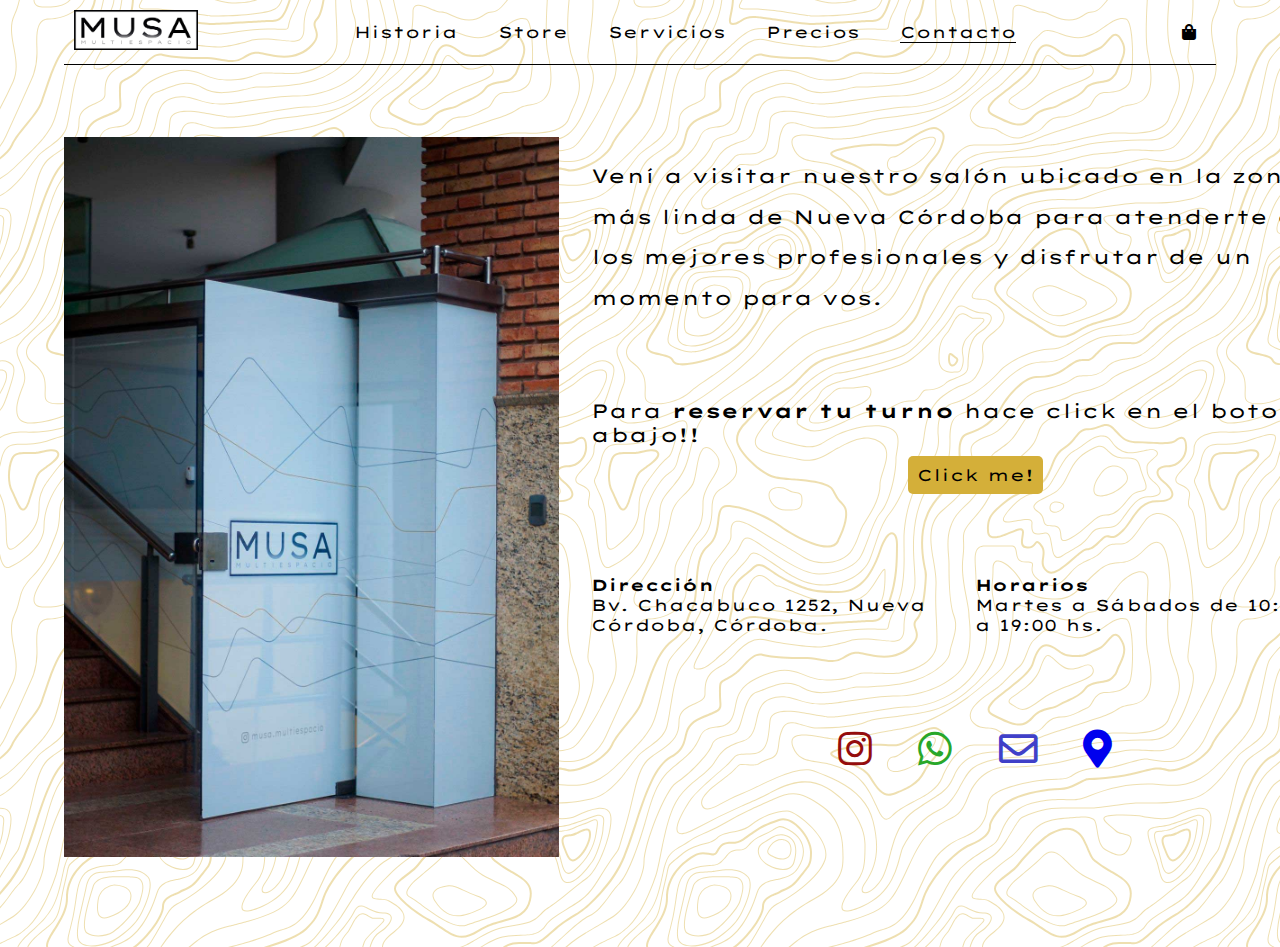
==== commit a632bb58: "agregando turnero" ====
--- a/pages/contacto.html
+++ b/pages/contacto.html
@@ -14,6 +14,8 @@
     <link rel="stylesheet" href="../styles/contacto.css">
     <!-- Font Awesome -->
     <link rel="stylesheet" href="https://cdnjs.cloudflare.com/ajax/libs/font-awesome/5.15.4/css/all.min.css">
+    <!-- JS -->
+    <script defer src="../js/turnos.js"></script>
 </head>
 <body>
     <header id="container">
@@ -51,6 +53,8 @@
             <img id="musaUbicacionImg" src="../img/ubicacion2.jpg" alt="MUSA por fuera"/>
             <div id="ubicacion">
                 <p id="musaUbicacion">Vení a visitar nuestro salón ubicado en la zona más linda de Nueva Córdoba para atenderte con los mejores profesionales y disfrutar de un momento para vos.</p>
+                <p id="pTurnos">Para <strong>reservar tu turno</strong> hace click en el boton de abajo!!</p>
+                <button id="turnosBtn">Click me!</button>
                 <div id="direccionYHorarios">
                     <div id="direccionContainer">
                         <p><strong>Dirección</strong></p>
@@ -70,6 +74,46 @@
             </div>
         </div>
 
+        <div class="turneroContainer">
+            <div id="turnero">
+                <h1 id="turneroTitulo">Completá el formulario y reservá tu turno</h1>
+                <form id="formulario">  
+                    <fieldset class="fieldset">
+                        <label for="nombre">Nombre:</label>
+                        <input type="text" id="nombre" name="nombre">
+                        <label for="apellido">Apellido:</label>
+                        <input type="text" id="apellido" name="apellido"><br>
+                    </fieldset>                 
+                    <fieldset class="fieldset">
+                        <label for="telefono">Telefono:</label>
+                        <input type="tel" id="telefono" name="telefono">
+                        <label for="email">Email:</label>
+                        <input type="email" id="email" name="email">
+                    </fieldset>
+                    <fieldset class="fieldset">
+                        <label for="servicio">¿Qué servicio querés realizarte?</label>
+                        <input type="text" id="servicio" name="servicio">
+                    </fieldset>
+                    <fieldset class="fieldset">
+                        <label for="fecha">Fecha:</label>
+                        <input type="date" id="fecha" name="fecha">
+                        <label class="hora" for="hora">Hora:</label>
+                        <input type="time" id="hora" name="hora">
+                    </fieldset>
+                </form>
+                <div id="btnContainer">
+                    <button id="cancelarBtn">Cancelar</button>
+                    <button id="reservarBtn">Reservar</button>
+                </div>
+            </div>
+        </div>
+
+        <div class="turnoContainer">
+            <div class="turno">
+                <button id="cerrarTurno">Cerrar</button>
+            </div>
+        </div>
+
     </main>
 </body>
 </html>--- a/styles/contacto.css
+++ b/styles/contacto.css
@@ -51,4 +51,126 @@
 
 #mail {
     color: rgb(64, 64, 200);
+}
+
+/* TURNERO */
+#pTurnos {
+    font-size: larger;
+    padding-top: 9vh;
+}
+
+#turnosBtn {
+    background: #d4af39;
+    padding: 1vh;
+    margin: 1vh;
+    border: none;
+    border-radius: 5px;
+    font-family: 'Lexend Zetta', sans-serif;
+    font-size: medium;
+}
+
+#turnosBtn:hover {
+    background: #ecc74c;
+}
+
+.turneroContainer {
+    height: 100vh;
+    width: 100vw;
+    background-color: rgb(212, 175, 57, 0.5);
+    position: fixed;
+    top: 0;
+    left: 0;
+    display: flex;
+    justify-content: center;
+    align-items: center;
+    visibility: hidden;
+    opacity: 0;
+    transition: all 0.5s ease-in;
+}
+
+.turneroAbierto {
+    visibility: visible;
+    opacity: 1;
+}
+
+#turnero {
+    background: white;
+    width: 60vw;
+    height: 47vh;
+    border-radius: 5px;
+    padding: 2vw;
+    display: flex;
+    flex-direction: column;
+    align-items: center;
+}
+
+#turneroTitulo {
+    font-size: larger;
+}
+
+.fieldset {
+    border: none;
+    padding-top: 2.5vh;
+}
+
+.hora {
+    margin-left: 3vw;
+}
+
+#reservarBtn, #cancelarBtn, #cerrarTurno {
+    background: #d4af39;
+    padding: 1vh;
+    margin: 5vh;
+    border: none;
+    border-radius: 5px;
+    font-family: 'Lexend Zetta', sans-serif;
+    font-size: medium;
+}
+
+#reservarBtn:hover {
+    background: #ecc74c;
+}
+
+#cancelarBtn:hover {
+    background: #ecc74c;
+}
+
+#btnContainer {
+    display: flex;
+    flex-direction: row;
+}
+
+.turnoContainer {
+    height: 100vh;
+    width: 100vw;
+    background-color: rgb(212, 175, 57, 0.5);
+    position: fixed;
+    top: 0;
+    left: 0;
+    display: flex;
+    justify-content: center;
+    align-items: center;
+    visibility: hidden;
+    opacity: 0;
+    transition: all 0.5s ease-in;
+}
+
+.turno {
+    background: white;
+    width: 60vw;
+    height: 47vh;
+    border-radius: 5px;
+    padding: 2vw;
+    display: flex;
+    flex-direction: column;
+    align-items: center;
+}
+
+.mostrarTurno {
+    visibility: visible;
+    opacity: 1;
+}
+
+#cerrarTurno:hover {
+    background: #ecc74c;
 }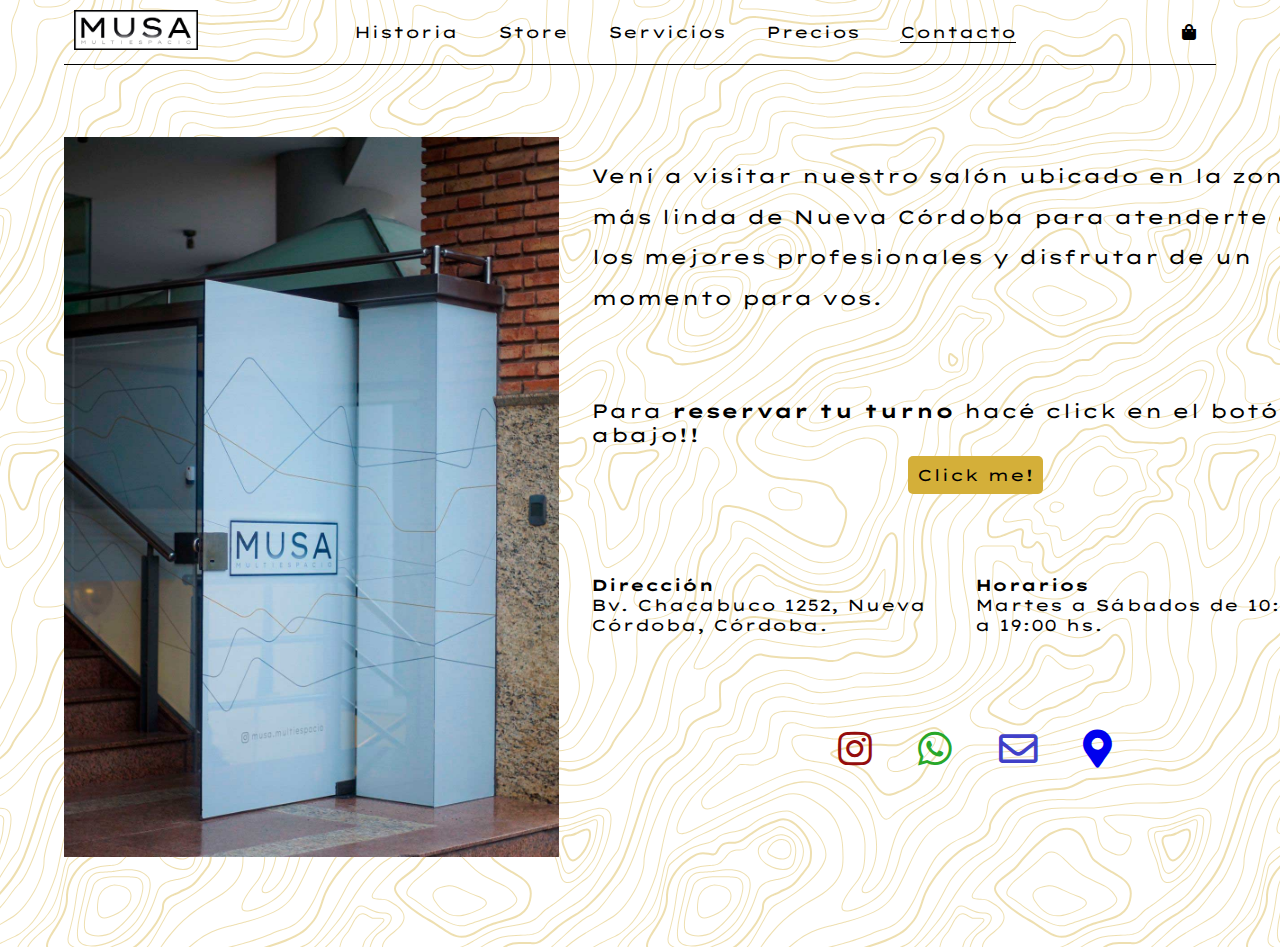
==== commit 8ec722f5: "turnero con validacion listo" ====
--- a/pages/contacto.html
+++ b/pages/contacto.html
@@ -53,7 +53,7 @@
             <img id="musaUbicacionImg" src="../img/ubicacion2.jpg" alt="MUSA por fuera"/>
             <div id="ubicacion">
                 <p id="musaUbicacion">Vení a visitar nuestro salón ubicado en la zona más linda de Nueva Córdoba para atenderte con los mejores profesionales y disfrutar de un momento para vos.</p>
-                <p id="pTurnos">Para <strong>reservar tu turno</strong> hace click en el boton de abajo!!</p>
+                <p id="pTurnos">Para <strong>reservar tu turno</strong> hacé click en el botón de abajo!!</p>
                 <button id="turnosBtn">Click me!</button>
                 <div id="direccionYHorarios">
                     <div id="direccionContainer">
@@ -100,16 +100,22 @@
                         <label class="hora" for="hora">Hora:</label>
                         <input type="time" id="hora" name="hora">
                     </fieldset>
+                    <div id="warning">
+                        <!-- TURNOS.JS -->
+                    </div>
+                    <div id="btnContainer">
+                        <button id="cancelarBtn">Cancelar</button>
+                        <button type="submit" id="reservarBtn">Reservar</button>
+                    </div>
                 </form>
-                <div id="btnContainer">
-                    <button id="cancelarBtn">Cancelar</button>
-                    <button id="reservarBtn">Reservar</button>
-                </div>
             </div>
         </div>
 
         <div class="turnoContainer">
             <div class="turno">
+                <div id="mensaje">
+                    <!-- TURNOS.JS -->
+                </div>
                 <button id="cerrarTurno">Cerrar</button>
             </div>
         </div>
--- a/styles/contacto.css
+++ b/styles/contacto.css
@@ -96,7 +96,7 @@
 #turnero {
     background: white;
     width: 60vw;
-    height: 47vh;
+    height: auto;
     border-radius: 5px;
     padding: 2vw;
     display: flex;
@@ -138,6 +138,7 @@
 #btnContainer {
     display: flex;
     flex-direction: row;
+    justify-content: center;
 }
 
 .turnoContainer {
@@ -158,7 +159,7 @@
 .turno {
     background: white;
     width: 60vw;
-    height: 47vh;
+    height: 30vh;
     border-radius: 5px;
     padding: 2vw;
     display: flex;
@@ -173,4 +174,21 @@
 
 #cerrarTurno:hover {
     background: #ecc74c;
+}
+
+.mensajeTurno {
+    font-size: larger;
+    text-align: center;
+}
+
+.inputIncorrecto {
+    color: red;
+    border: 2px solid red;
+}
+
+#warning {
+    display: flex;
+    flex-direction: column;
+    text-align: center;
+    color: red;
 }